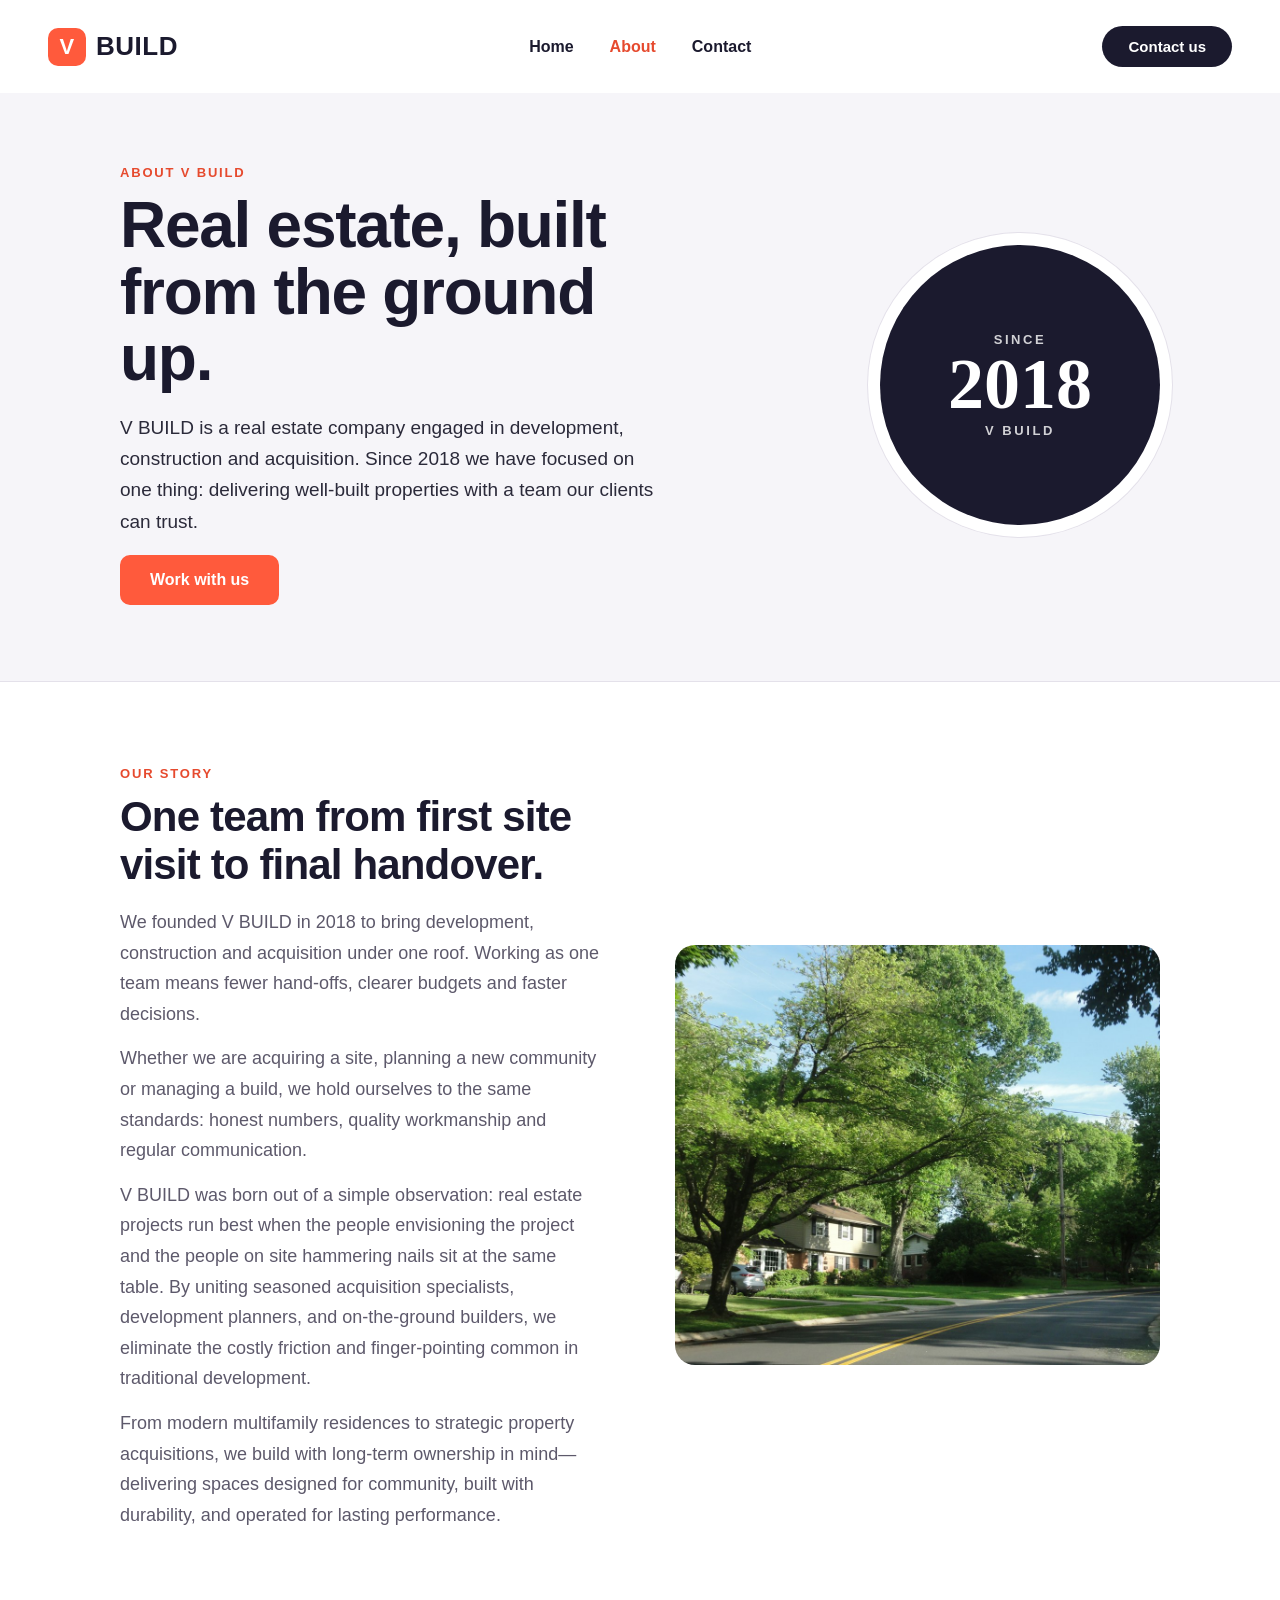
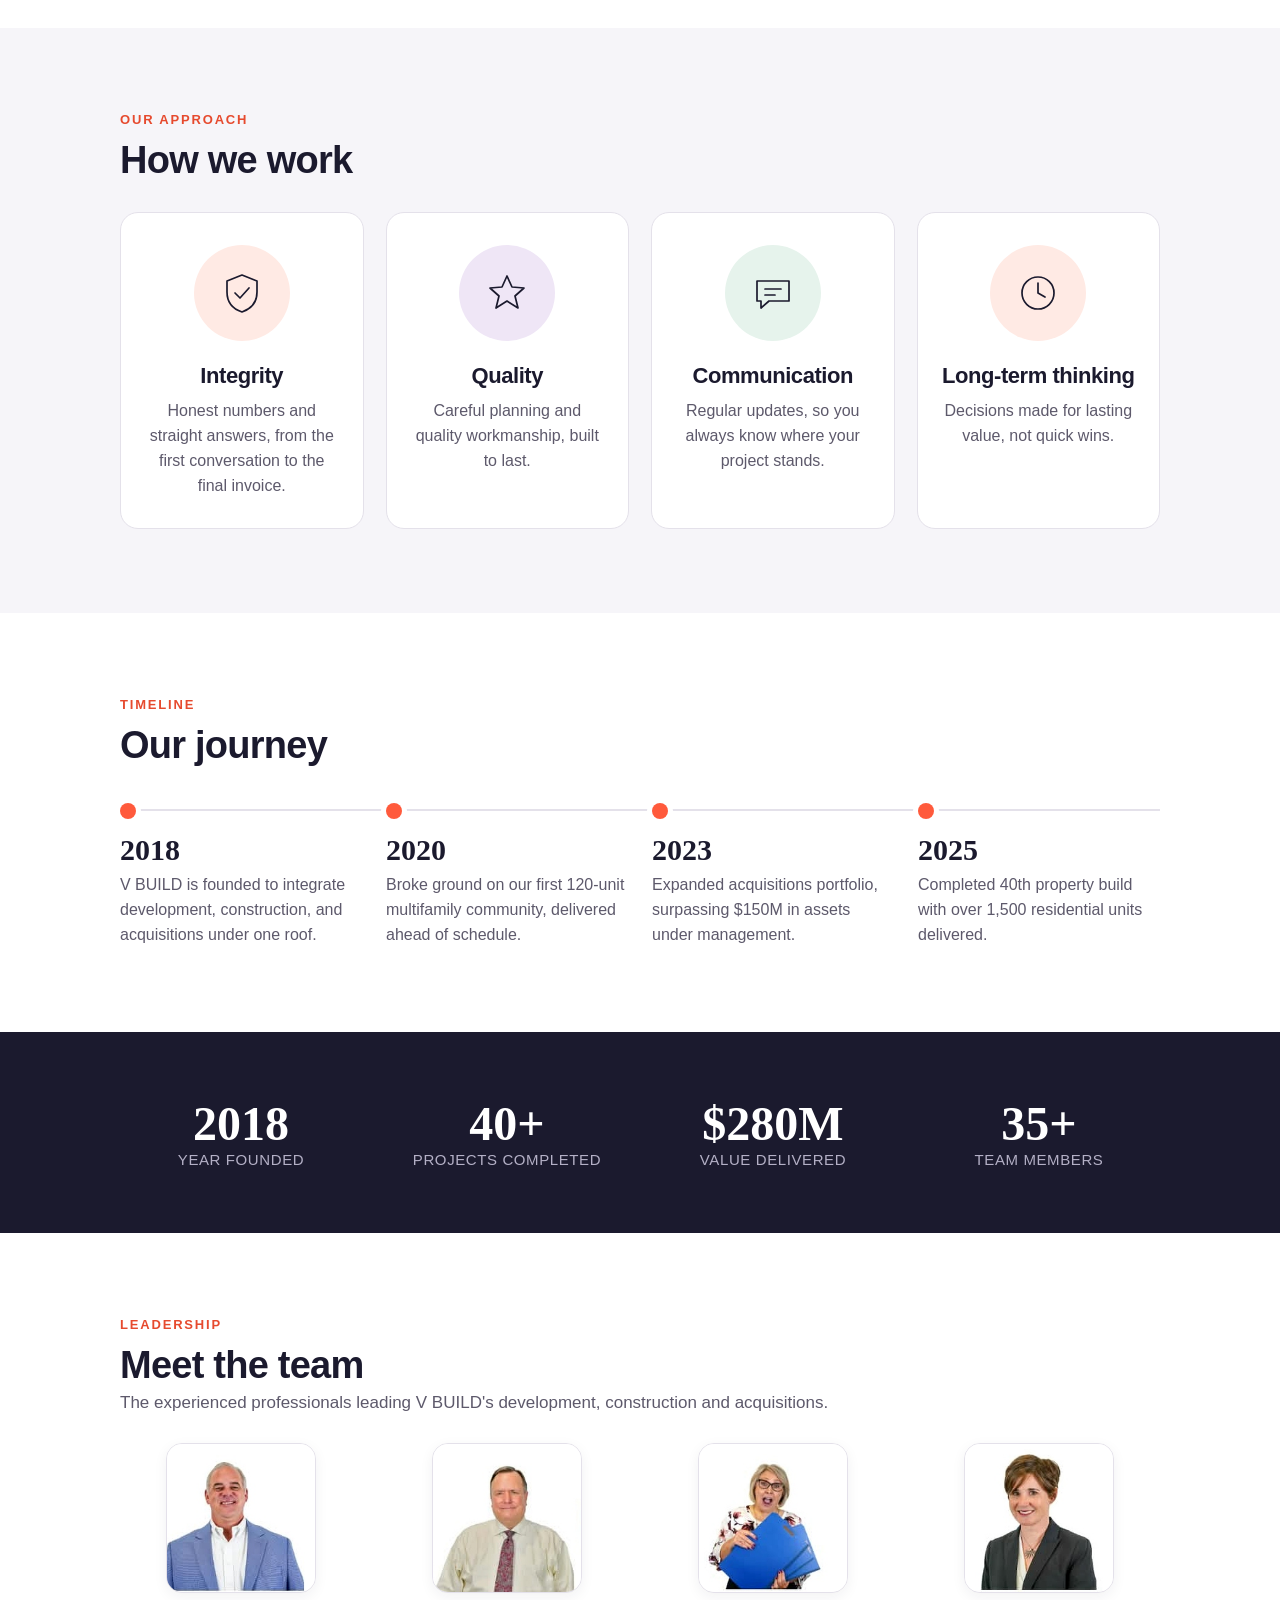
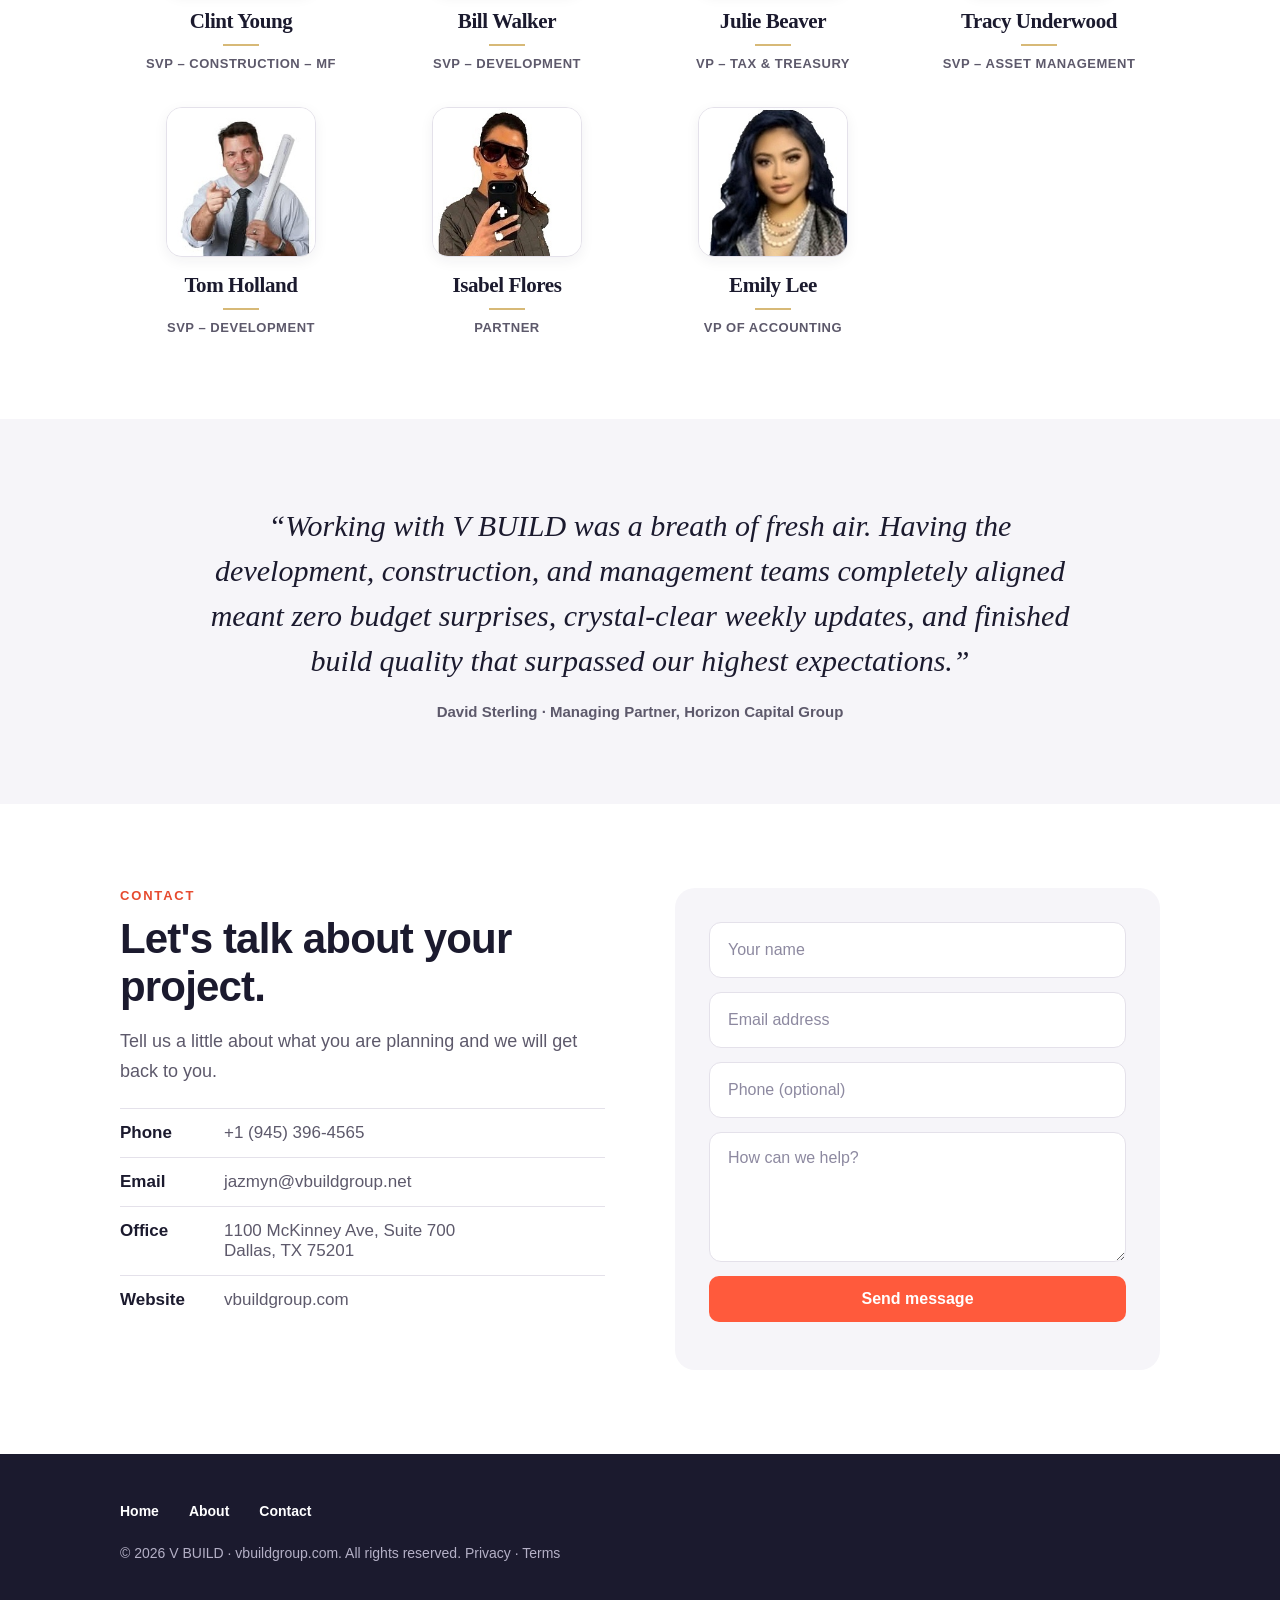
==== about.html @ f4b18093 "V BUILD website Co-Authored-By: Claude Sonnet 5.5 <noreply@anthropic.com>" ====
<!doctype html>
<html lang="en">
<head>
<meta charset="utf-8">
<meta name="viewport" content="width=device-width, initial-scale=1">
<title>About V BUILD – Our Story, Team and Contact</title>
<meta name="description" content="About V BUILD: a real estate company engaged in development, construction and acquisition since 2018.">
<link rel="stylesheet" href="styles.css?v=3">
</head>
<body>

<header class="top">
  <button class="burger" aria-label="Menu"><i></i><i></i><i></i></button>
  <a class="logo" href="index.html"><b>V</b>BUILD</a>
  <nav class="menu"><a href="index.html">Home</a><a class="on" href="about.html">About</a><a href="#contact">Contact</a></nav>
  <a class="cta-top" href="#contact">Contact us</a>
</header>

<div class="phero">
  <div>
    <div class="eyebrow">About V BUILD</div>
    <h1>Real estate, built from the ground up.</h1>
    <p>V BUILD is a real estate company engaged in development, construction and acquisition. Since 2018 we have focused on one thing: delivering well-built properties with a team our clients can trust.</p>
    <a class="btn fill" href="#contact">Work with us</a>
  </div>
  <div class="since"><small>SINCE</small><b>2018</b><span>V BUILD</span></div>
</div>

<section class="story">
  <div>
    <div class="eyebrow">Our story</div>
    <h2>One team from first site visit to final handover.</h2>
    <p>We founded V BUILD in 2018 to bring development, construction and acquisition under one roof. Working as one team means fewer hand-offs, clearer budgets and faster decisions.</p>
    <p>Whether we are acquiring a site, planning a new community or managing a build, we hold ourselves to the same standards: honest numbers, quality workmanship and regular communication.</p>
    <p>V BUILD was born out of a simple observation: real estate projects run best when the people envisioning the project and the people on site hammering nails sit at the same table. By uniting seasoned acquisition specialists, development planners, and on-the-ground builders, we eliminate the costly friction and finger-pointing common in traditional development.</p>
    <p>From modern multifamily residences to strategic property acquisitions, we build with long-term ownership in mind—delivering spaces designed for community, built with durability, and operated for lasting performance.</p>
  </div>
  <div class="img"></div>
</section>

<section style="background:var(--bg)">
  <div class="sec-h"><div><div class="eyebrow">Our approach</div><h2>How we work</h2></div></div>
  <div class="acts four">
    <div class="act"><div class="ic"><svg viewBox="0 0 48 48"><path d="M24 6l15 6v11c0 10-6 17-15 20C15 40 9 33 9 23V12z"/><path d="M17 24l5 5 9-10"/></svg></div><h3>Integrity</h3><p>Honest numbers and straight answers, from the first conversation to the final invoice.</p></div>
    <div class="act"><div class="ic"><svg viewBox="0 0 48 48"><path d="M24 7l5 11 12 1-9 8 3 12-11-7-11 7 3-12-9-8 12-1z"/></svg></div><h3>Quality</h3><p>Careful planning and quality workmanship, built to last.</p></div>
    <div class="act"><div class="ic"><svg viewBox="0 0 48 48"><path d="M8 12h32v20H20l-8 7v-7H8z"/><path d="M16 20h16M16 26h10"/></svg></div><h3>Communication</h3><p>Regular updates, so you always know where your project stands.</p></div>
    <div class="act"><div class="ic"><svg viewBox="0 0 48 48"><circle cx="24" cy="24" r="16"/><path d="M24 14v10l7 4"/></svg></div><h3>Long-term thinking</h3><p>Decisions made for lasting value, not quick wins.</p></div>
  </div>
</section>

<section>
  <div class="sec-h"><div><div class="eyebrow">Timeline</div><h2>Our journey</h2></div></div>
  <div class="tl">
    <div class="it"><b>2018</b><p>V BUILD is founded to integrate development, construction, and acquisitions under one roof.</p></div>
    <div class="it"><b>2020</b><p>Broke ground on our first 120-unit multifamily community, delivered ahead of schedule.</p></div>
    <div class="it"><b>2023</b><p>Expanded acquisitions portfolio, surpassing $150M in assets under management.</p></div>
    <div class="it"><b>2025</b><p>Completed 40th property build with over 1,500 residential units delivered.</p></div>
  </div>
</section>

<div class="numbers">
  <div><b>2018</b><small>YEAR FOUNDED</small></div>
  <div><b>40+</b><small>PROJECTS COMPLETED</small></div>
  <div><b>$280M</b><small>VALUE DELIVERED</small></div>
  <div><b>35+</b><small>TEAM MEMBERS</small></div>
</div>

<section>
  <div class="sec-h"><div><div class="eyebrow">Leadership</div><h2>Meet the team</h2><p>The experienced professionals leading V BUILD's development, construction and acquisitions.</p></div></div>
  <div class="tgrid">
    <div class="tm">
      <img src="images/team-clint-young.jpg" alt="Clint Young" width="150" height="150" loading="lazy">
      <h3>Clint Young</h3>
      <hr>
      <small>SVP – Construction – MF</small>
    </div>
    <div class="tm">
      <img src="images/team-bill-walker.jpg" alt="Bill Walker" width="150" height="150" loading="lazy">
      <h3>Bill Walker</h3>
      <hr>
      <small>SVP – Development</small>
    </div>
    <div class="tm">
      <img src="images/team-julie-beaver.jpg" alt="Julie Beaver" width="150" height="150" loading="lazy">
      <h3>Julie Beaver</h3>
      <hr>
      <small>VP – Tax &amp; Treasury</small>
    </div>
    <div class="tm">
      <img src="images/team-tracy-underwood.jpg" alt="Tracy Underwood" width="150" height="150" loading="lazy">
      <h3>Tracy Underwood</h3>
      <hr>
      <small>SVP – Asset Management</small>
    </div>
    <div class="tm">
      <img src="images/team-tom-holland.jpg" alt="Tom Holland" width="150" height="150" loading="lazy">
      <h3>Tom Holland</h3>
      <hr>
      <small>SVP – Development</small>
    </div>
    <div class="tm">
      <img src="images/team-isabel-flores.jpg?v=2" alt="Isabel Flores" width="150" height="150" loading="lazy">
      <h3>Isabel Flores</h3>
      <hr>
      <small>Partner</small>
    </div>
    <div class="tm">
      <img src="images/team-emily-lee.jpg?v=2" alt="Emily Lee" width="150" height="150" loading="lazy">
      <h3>Emily Lee</h3>
      <hr>
      <small>VP of Accounting</small>
    </div>
  </div>
</section>

<section class="quote">
  <blockquote>“Working with V BUILD was a breath of fresh air. Having the development, construction, and management teams completely aligned meant zero budget surprises, crystal-clear weekly updates, and finished build quality that surpassed our highest expectations.”</blockquote>
  <small>David Sterling · Managing Partner, Horizon Capital Group</small>
</section>

<section class="contact" id="contact">
  <div>
    <div class="eyebrow">Contact</div>
    <h2>Let's talk about your project.</h2>
    <p>Tell us a little about what you are planning and we will get back to you.</p>
    <div class="cinfo">
      <div><b>Phone</b><span><a href="tel:+19453964565">+1 (945) 396-4565</a></span></div>
      <div><b>Email</b><span><a href="mailto:jazmyn@vbuildgroup.net">jazmyn@vbuildgroup.net</a></span></div>
      <div><b>Office</b><span>1100 McKinney Ave, Suite 700<br>Dallas, TX 75201</span></div>
      <div><b>Website</b><span>vbuildgroup.com</span></div>
    </div>
  </div>
  <form class="form" id="contact-form" action="mailto:jazmyn@vbuildgroup.net" method="post" enctype="text/plain">
    <input type="text" name="name" placeholder="Your name" aria-label="Your name" required autocomplete="name">
    <input type="email" name="email" placeholder="Email address" aria-label="Email address" required autocomplete="email">
    <input type="tel" name="phone" placeholder="Phone (optional)" aria-label="Phone (optional)" autocomplete="tel">
    <textarea name="message" placeholder="How can we help?" aria-label="How can we help?" required></textarea>
    <button type="submit" class="btn fill">Send message</button>
    <p class="note" id="form-note" role="status"></p>
  </form>
</section>

<footer>
  <div class="fl"><a href="index.html">Home</a><a href="about.html">About</a><a href="#contact">Contact</a></div>
  <div>© 2026 V BUILD · vbuildgroup.com. All rights reserved. Privacy · Terms</div>
</footer>

<script src="site.js?v=3"></script>
</body>
</html>
---- styles.css ----
:root{--ink:#1b1a2e;--plum:#3d1f4e;--coral:#ff5a3c;--coral-d:#e64a2e;--line:#e4e1ea;--bg:#f6f5f9;--muted:#5d596b}
*{box-sizing:border-box;margin:0;padding:0}
html{scroll-behavior:smooth}
body{width:100%;min-width:320px;font-family:'Segoe UI',Helvetica,Arial,sans-serif;color:var(--ink);background:#fff;position:relative;overflow-x:hidden}
a{color:inherit;text-decoration:none}
h1,h2,h3{font-weight:800;letter-spacing:-.02em}

/* header */
.top{display:flex;align-items:center;justify-content:space-between;padding:26px 48px;position:relative;background:#fff;z-index:20}
.burger{display:none;width:28px;gap:6px;background:none;border:0;cursor:pointer}
.burger i{height:3px;background:var(--ink);border-radius:2px;display:block;margin:3px 0}
.menu{display:flex;gap:36px;font-weight:600;font-size:16px}
.menu a.on{color:var(--coral-d)}
.logo{display:flex;align-items:center;gap:10px;font-weight:800;font-size:26px;letter-spacing:.02em}
.logo b{width:38px;height:38px;border-radius:10px;background:var(--coral);color:#fff;display:grid;place-items:center;font-size:22px}
.cta-top{background:var(--ink);color:#fff;padding:12px 26px;border-radius:30px;font-weight:700;font-size:15px}

/* hero (home) */
.hero{position:relative;background:#fff;border-bottom:1px solid var(--line)}
.hero-grid{display:grid;grid-template-columns:520px 1fr;gap:70px;align-items:end;padding:6px 120px 0}
.ph-photo{position:relative;background:linear-gradient(180deg,#eceaf3,#d8d5e4);border-radius:26px 26px 0 0;overflow:hidden}
.ph-photo::before{content:"";position:absolute;inset:0;background:url("data:image/svg+xml;utf8,<svg xmlns='http://www.w3.org/2000/svg' viewBox='0 0 200 240'><circle cx='100' cy='85' r='42' fill='%23b9b5cc'/><path d='M20 240c0-58 35-92 80-92s80 34 80 92z' fill='%23b9b5cc'/></svg>") center bottom/78% no-repeat}
.ph-photo span{position:absolute;top:18px;left:0;right:0;text-align:center;font-size:12px;font-weight:800;letter-spacing:.16em;color:#7a7691}
.portrait{width:520px;aspect-ratio:4/5}
.portrait.photo{aspect-ratio:496/483;background:#e6e8ee url(images/evelyn-kowalski.jpg?v=2) center top/100% auto no-repeat;border-radius:26px 26px 0 0}
.bio{align-self:center;padding:30px 0 60px}
.bio .lead{font-size:13px;font-weight:800;letter-spacing:.14em;text-transform:uppercase;color:var(--coral-d);margin-bottom:14px}
.bio .role{font-size:58px;line-height:1.05;font-weight:700;letter-spacing:-.02em}
.bio .role em{display:block;font-style:italic;font-weight:400;color:#6b6878;font-size:44px;margin-top:2px}
.bio p{font-size:17px;line-height:1.62;color:#2b2a3a;max-width:640px;margin:22px 0 0}
.bio p.ph{color:#7a7691;font-style:italic}
.bio .actions{margin-top:28px;display:flex;gap:12px;flex-wrap:wrap}
.wordmark{margin-top:34px;display:flex;flex-direction:column;align-items:flex-end;max-width:640px;font-family:Georgia,'Times New Roman',serif;letter-spacing:.22em;font-weight:700;font-size:24px;color:var(--plum)}
.wordmark small{font-family:'Segoe UI',sans-serif;font-weight:600;font-size:12px;letter-spacing:.2em;color:#6b6878;margin-top:4px}

section{padding:84px 120px}
.sec-h{display:flex;justify-content:space-between;align-items:flex-end;margin-bottom:30px}
.sec-h h2{font-size:38px}.sec-h p{color:var(--muted);margin-top:6px;font-size:17px}
.link{color:var(--coral-d);font-weight:700;font-size:16px}
.eyebrow{font-size:13px;font-weight:800;letter-spacing:.14em;text-transform:uppercase;color:var(--coral-d);margin-bottom:12px}

.btn{display:inline-block;margin-top:18px;padding:14px 28px;border-radius:10px;font-weight:700;font-size:16px;border:2px solid var(--coral);color:var(--coral-d);cursor:pointer;background:transparent}
.btn.fill{background:var(--coral);color:#fff}
.bio .btn{margin-top:0}

/* search band */
.sband{background:var(--bg);text-align:center;padding:64px 120px}
.sband h2{font-size:34px;margin-bottom:24px}
.sbar{width:860px;max-width:100%;height:72px;background:#fff;border:1px solid var(--line);border-radius:16px;display:flex;align-items:center;padding:0 26px;color:#7b7790;font-size:19px;justify-content:space-between;box-shadow:0 8px 30px rgba(27,26,46,.1);margin:0 auto}
.sbar span{white-space:nowrap;overflow:hidden;text-overflow:ellipsis;margin-right:14px}
.sbar svg{width:30px;height:30px;stroke:var(--ink);flex:none}
.chips{display:flex;gap:12px;margin-top:20px;justify-content:center}
.chips span{background:#fff;border:1px solid var(--line);padding:9px 20px;border-radius:30px;font-size:15px;font-weight:600}

/* cards */
.acts{display:grid;grid-template-columns:repeat(3,1fr);gap:28px}
.act{border:1px solid var(--line);border-radius:18px;padding:40px 32px 36px;text-align:center;background:#fff}
.act .ic{width:96px;height:96px;border-radius:50%;margin:0 auto 22px;display:grid;place-items:center;background:#ffeae4}
.act:nth-child(2) .ic{background:#efe6f6}.act:nth-child(3) .ic{background:#e6f3ec}
.act svg{width:48px;height:48px;stroke:var(--ink);fill:none;stroke-width:1.7;stroke-linecap:round;stroke-linejoin:round}
.act h3{font-size:26px;margin-bottom:10px}
.act p{color:var(--muted);line-height:1.55;font-size:16px}

/* listings */
.lgrid{display:grid;grid-template-columns:repeat(4,1fr);gap:22px}
.lc{border-radius:14px;overflow:hidden;background:#fff;box-shadow:0 2px 12px rgba(27,26,46,.12);position:relative}
.lc .ph{height:210px;background-size:cover;background-position:center;position:relative}
.badge{position:absolute;left:12px;top:12px;background:#fff;border-radius:6px;padding:5px 10px;font-size:12px;font-weight:700}
.heart{position:absolute;right:12px;top:12px;width:34px;height:34px;border-radius:50%;background:rgba(0,0,0,.35);display:grid;place-items:center}
.heart svg{width:18px;height:18px;fill:none;stroke:#fff;stroke-width:2}
.lc .in{padding:16px 18px 20px}
.lc .pr{font-size:26px;font-weight:800}
.lc .st{margin-top:4px;font-size:15px}.lc .st b{font-weight:800}
.lc .ad{color:var(--muted);font-size:14px;margin-top:5px}
.lc .by{color:#8d89a0;font-size:11px;margin-top:10px;text-transform:uppercase;letter-spacing:.6px}

/* valuation */
.val{background:var(--bg);display:grid;grid-template-columns:1fr 1fr;gap:70px;align-items:center}
.val h2{font-size:44px;margin-bottom:14px}
.val p{color:var(--muted);font-size:18px;line-height:1.6;margin-bottom:26px}
.vbox{display:flex;gap:10px}
.vbox div{flex:1;background:#fff;border:1px solid var(--line);border-radius:12px;padding:0 20px;display:flex;align-items:center;height:60px;color:#8d89a0}
.vbox .btn{margin:0;height:60px;display:grid;place-items:center}
.vimg{height:340px;border-radius:20px;background:url(images/listing4.jpg) center/cover;position:relative}
.zest{position:absolute;left:24px;bottom:24px;background:#fff;border-radius:14px;padding:16px 22px;box-shadow:0 12px 30px rgba(0,0,0,.2)}
.zest small{color:var(--muted);font-size:13px}.zest b{display:block;font-size:28px}

/* areas */
.agrid{display:grid;grid-template-columns:1.4fr 1fr 1fr;gap:22px}
.area{height:270px;border-radius:16px;color:#fff;padding:24px;display:flex;flex-direction:column;justify-content:flex-end}
.area h3{font-size:26px}.area span{font-size:14px;opacity:.9}

/* why / split */
.agents{display:grid;grid-template-columns:1fr 1fr;gap:70px;align-items:center;background:var(--bg)}
.team{height:430px;border-radius:20px;background:url(images/hero.jpg) center/cover}
.agents h2{font-size:42px;margin-bottom:16px}
.agents p{color:var(--muted);font-size:18px;line-height:1.65;margin-bottom:10px}
.stats{display:flex;gap:46px;margin:26px 0 8px}
.stats b{display:block;font-size:34px;font-weight:800}.stats small{color:var(--muted)}

/* about page */
.phero{background:var(--bg);padding:72px 120px 76px;display:grid;grid-template-columns:1.2fr 1fr;gap:60px;align-items:center;border-bottom:1px solid var(--line)}
.phero h1{font-size:64px;line-height:1.04}
.phero p{font-size:19px;line-height:1.65;color:#2b2a3a;margin-top:20px;max-width:640px}
.since{justify-self:end;width:280px;height:280px;border-radius:50%;background:var(--ink);color:#fff;display:flex;flex-direction:column;align-items:center;justify-content:center;text-align:center;box-shadow:0 0 0 12px #fff,0 0 0 13px var(--line)}
.since small{font-size:13px;letter-spacing:.2em;font-weight:700;opacity:.8}
.since b{font-family:Georgia,serif;font-size:72px;line-height:1.05}
.since span{font-size:13px;letter-spacing:.2em;font-weight:700;opacity:.8}
.story{display:grid;grid-template-columns:1fr 1fr;gap:70px;align-items:center}
.story h2{font-size:42px;margin-bottom:18px}
.story p{color:var(--muted);font-size:18px;line-height:1.7;margin-bottom:14px}
.story .img{height:420px;border-radius:20px;background:url(images/area1.jpg) center/cover}
.tl{position:relative;display:grid;grid-template-columns:repeat(4,1fr);gap:24px;padding-top:36px}
.tl::before{content:"";position:absolute;left:0;right:0;top:12px;height:2px;background:var(--line)}
.tl .it{position:relative}
.tl .it::before{content:"";position:absolute;top:-30px;left:0;width:16px;height:16px;border-radius:50%;background:var(--coral);box-shadow:0 0 0 5px #fff}
.tl .it b{font-family:Georgia,serif;font-size:30px;display:block;margin-bottom:6px}
.tl .it p{color:var(--muted);font-size:16px;line-height:1.55}
.tl .it.ph b,.tl .it.ph p{color:#8d89a0;font-style:italic}
.tl .it.ph::before{background:#cfcbe0}
.numbers{background:var(--ink);color:#fff;display:grid;grid-template-columns:repeat(4,1fr);gap:24px;text-align:center;padding:64px 120px}
.numbers b{display:block;font-family:Georgia,serif;font-size:48px;color:#fff}
.numbers small{color:#b4b0c6;font-size:15px;letter-spacing:.04em}
.tgrid{display:grid;grid-template-columns:repeat(4,1fr);gap:36px 24px}
.tm{text-align:center}
.tm .ph-photo{aspect-ratio:1/1;border-radius:18px}
.tm img{width:150px;height:150px;max-width:100%;aspect-ratio:1/1;object-fit:cover;border-radius:16px;margin:0 auto 14px;display:block;background:#fff;border:1px solid var(--line);box-shadow:0 4px 14px rgba(27,26,46,.06);image-rendering:-webkit-optimize-contrast}
.tm h3{font-family:Georgia,serif;font-size:21px;margin-top:16px;color:var(--ink);font-style:normal;font-weight:700}
.tm small{display:block;color:var(--muted);margin-top:6px;font-size:13px;font-style:normal;font-weight:600;letter-spacing:.04em;text-transform:uppercase}
.tm hr{width:36px;border:0;border-top:2px solid #d7b977;margin:10px auto}
.quote{background:var(--bg);text-align:center}
.quote blockquote{font-family:Georgia,serif;font-size:30px;line-height:1.5;max-width:900px;margin:0 auto 20px;color:var(--ink);font-style:italic}
.quote small{color:var(--muted);font-size:15px;font-weight:600;display:block}
.contact{display:grid;grid-template-columns:1fr 1fr;gap:70px;align-items:start}
.contact h2{font-size:42px;margin-bottom:16px}
.contact p{color:var(--muted);font-size:18px;line-height:1.65;margin-bottom:22px}
.cinfo div{padding:14px 0;border-top:1px solid var(--line);font-size:17px;display:flex;gap:14px}
.cinfo div b{width:90px;flex:none;color:var(--ink)}
.cinfo div span{color:var(--muted);font-style:normal}
.form{background:var(--bg);border-radius:20px;padding:34px;display:grid;gap:14px}
.form input,.form textarea{width:100%;background:#fff;border:1px solid var(--line);border-radius:12px;height:56px;padding:0 18px;color:var(--ink);font:inherit;font-size:16px;outline:none;box-sizing:border-box}
.form textarea{height:130px;padding-top:16px;resize:vertical}
.form input::placeholder,.form textarea::placeholder{color:#8d89a0}
.form input:focus,.form textarea:focus{border-color:var(--coral);box-shadow:0 0 0 3px rgba(255,90,60,.15)}
.form .btn{margin:0;text-align:center;border:0;cursor:pointer;font:inherit;font-weight:700;width:100%;box-sizing:border-box}
.form .note{font-size:14px;color:#6b6878;margin:0;text-align:center}

footer{background:var(--ink);color:#b4b0c6;padding:46px 120px;font-size:14px;line-height:1.7}
footer .fl{display:flex;gap:30px;margin-bottom:18px;color:#fff;font-weight:600}
footer .fh{display:flex;align-items:center;gap:8px;margin-top:14px}
footer .lic{margin-top:10px;font-style:italic;color:#8d89a0}

/* closing band + values */
.band{background:var(--ink);color:#fff;text-align:center;padding:84px 120px}
.band h2{font-size:42px;margin-bottom:14px}
.band p{color:#b4b0c6;font-size:18px;line-height:1.6;max-width:640px;margin:0 auto 10px}
.band .btn{margin-top:22px}
.acts.four{grid-template-columns:repeat(4,1fr);gap:22px}
.acts.four .act{padding:32px 24px 30px}
.acts.four .act h3{font-size:22px}

/* ===== responsive ===== */
@media (max-width:1100px){
  section{padding:64px 40px}
  .top{padding:22px 32px}
  .hero-grid{grid-template-columns:1fr;gap:0;padding:0 48px}
  .portrait{width:100%;max-width:420px;margin:0 auto;border-radius:26px;-webkit-mask-image:linear-gradient(#000 82%,transparent);mask-image:linear-gradient(#000 82%,transparent)}
  .bio .role{font-size:44px}.bio .role em{font-size:36px}
  .bio{padding:20px 0 40px}
  .sband{padding:48px 40px}
  .lgrid{grid-template-columns:repeat(2,1fr)}
  .val,.agents,.story,.contact{grid-template-columns:1fr;gap:36px}
  .phero{grid-template-columns:1fr;padding:56px 40px}.phero h1{font-size:52px}.since{justify-self:start;width:220px;height:220px}.since b{font-size:56px}
  .tl{grid-template-columns:repeat(2,1fr);row-gap:44px}
  .numbers{padding:52px 40px;grid-template-columns:repeat(2,1fr);row-gap:34px}
  .tgrid{grid-template-columns:repeat(3,1fr);gap:22px}
  footer{padding:40px}
  .band{padding:64px 40px}
  .acts.four{grid-template-columns:repeat(2,1fr)}
}
@media (max-width:760px){
  .top{padding:16px 18px}
  .burger{display:block}
  .menu{display:none;position:absolute;top:100%;left:0;right:0;background:#fff;flex-direction:column;gap:0;padding:6px 20px 14px;border-bottom:1px solid var(--line);box-shadow:0 14px 24px rgba(27,26,46,.08)}
  .menu.open{display:flex}
  .menu a{padding:13px 0;border-bottom:1px solid var(--line)}
  .logo{font-size:20px}.logo b{width:32px;height:32px;font-size:18px}
  .cta-top{padding:9px 16px;font-size:14px}
  .hero-grid{padding:0 20px}
  .portrait{max-width:340px}
  .bio{padding:6px 0 40px}
  .bio .role{font-size:38px}.bio .role em{font-size:30px}
  .bio p{font-size:16px}
  .wordmark{align-items:flex-start;font-size:19px}
  .sband{padding:40px 20px}.sband h2{font-size:26px;margin-bottom:18px}
  .sbar{height:58px;padding:0 18px;font-size:15px;border-radius:12px}
  .sbar svg{width:24px;height:24px}
  .chips{flex-wrap:wrap;gap:8px}
  .chips span{padding:7px 14px;font-size:13px}
  section{padding:48px 20px}
  .sec-h{flex-direction:column;align-items:flex-start;gap:10px;margin-bottom:22px}
  .sec-h h2{font-size:28px}.sec-h p{font-size:15px}
  .acts{grid-template-columns:1fr;gap:18px}
  .act{padding:30px 22px 28px}
  .lgrid{grid-template-columns:1fr;gap:18px}
  .lc .ph{height:220px}
  .val h2,.agents h2,.story h2,.contact h2{font-size:30px}
  .val p,.agents p,.story p,.contact p{font-size:16px}
  .vbox{flex-direction:column}
  .vbox div{flex:none;height:56px}
  .vbox .btn{width:100%}
  .vimg{height:240px}
  .agrid{grid-template-columns:1fr;gap:16px}
  .area{height:190px}
  .team,.story .img{height:300px}
  .stats{gap:22px;flex-wrap:wrap}.stats b{font-size:28px}
  .phero{padding:40px 20px}.phero h1{font-size:38px}.phero p{font-size:17px}
  .since{width:170px;height:170px}.since b{font-size:44px}.since small,.since span{font-size:11px}
  .tl{grid-template-columns:1fr;row-gap:36px;padding-top:0;padding-left:30px}
  .tl::before{left:7px;right:auto;top:0;bottom:0;width:2px;height:auto}
  .tl .it::before{top:6px;left:-30px}
  .numbers{padding:40px 20px}.numbers b{font-size:36px}
  .tgrid{grid-template-columns:repeat(2,1fr);gap:18px}
  .tm h3{font-size:18px}
  .quote blockquote{font-size:24px}
  .form{padding:20px}
  footer{padding:32px 20px}
  footer .fl{flex-wrap:wrap;gap:12px 20px}
  .band{padding:48px 20px}.band h2{font-size:30px}.band p{font-size:16px}
  .acts.four{grid-template-columns:1fr}
}
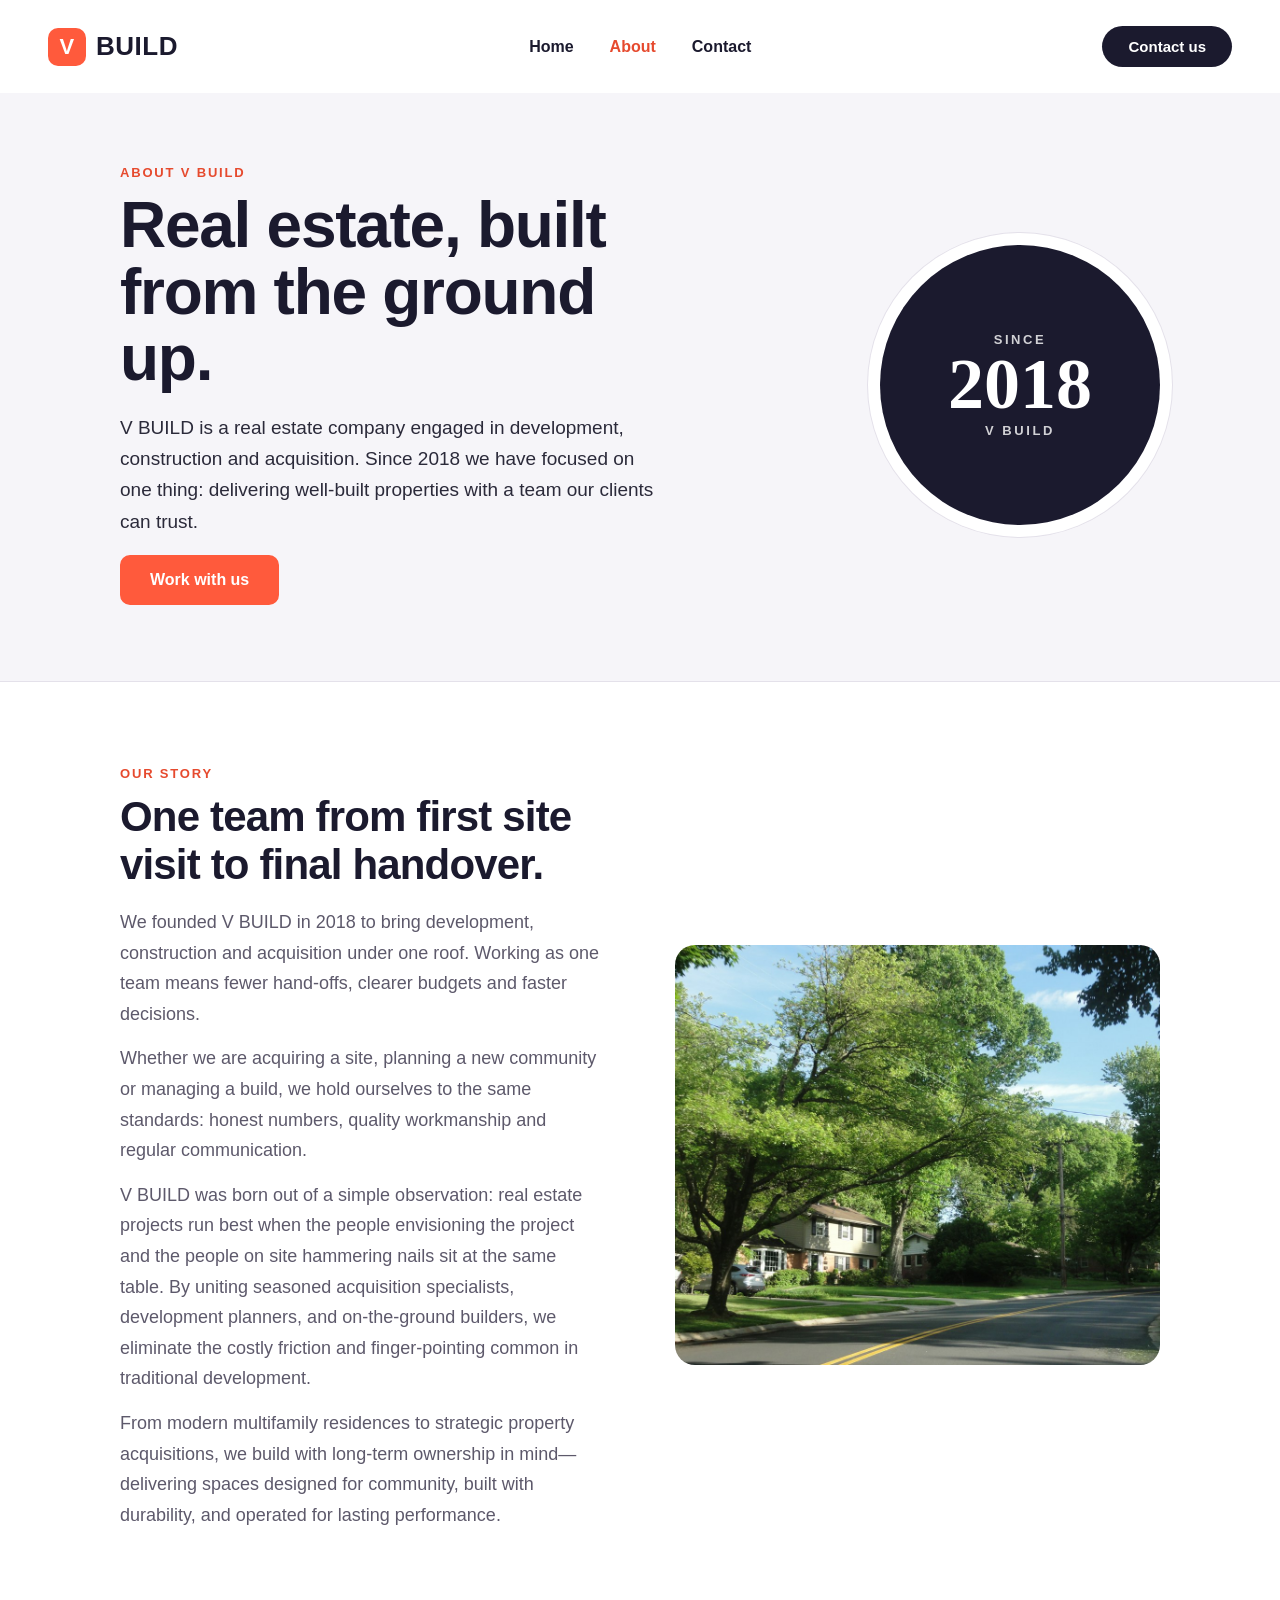
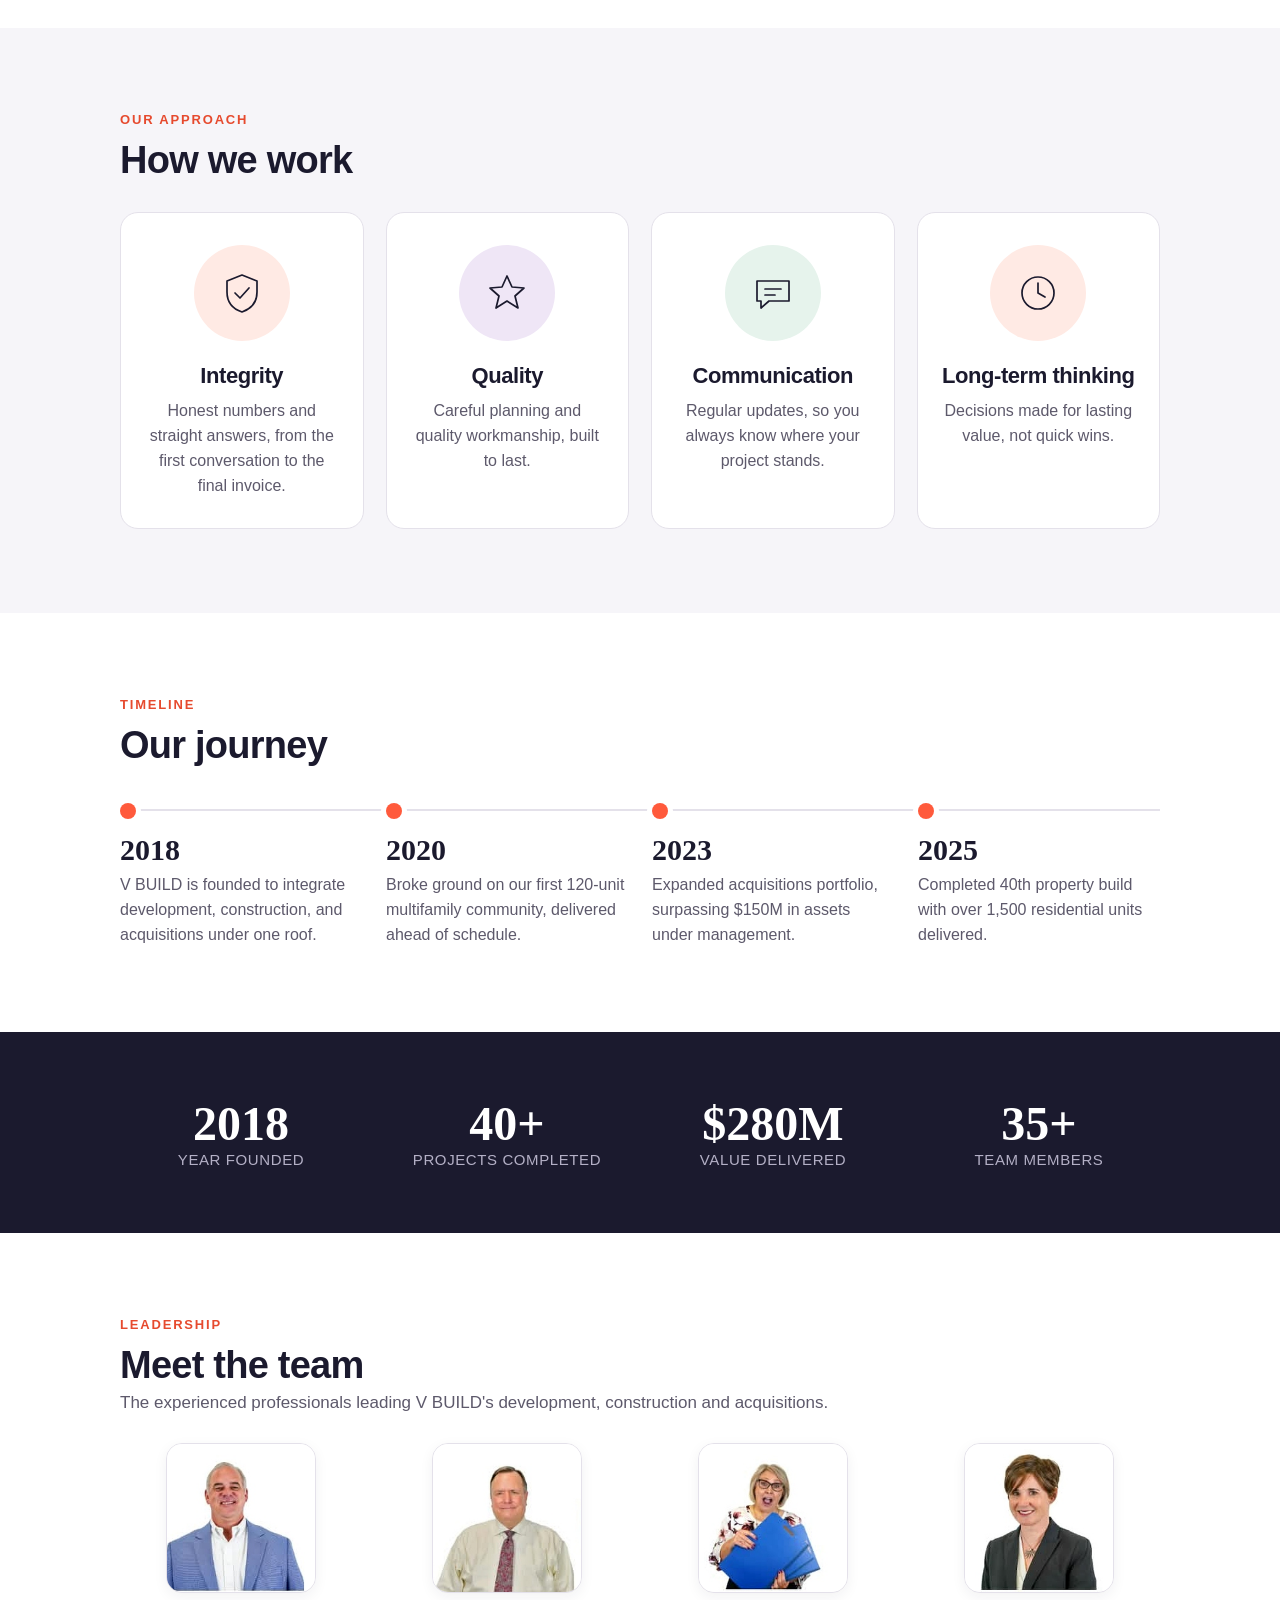
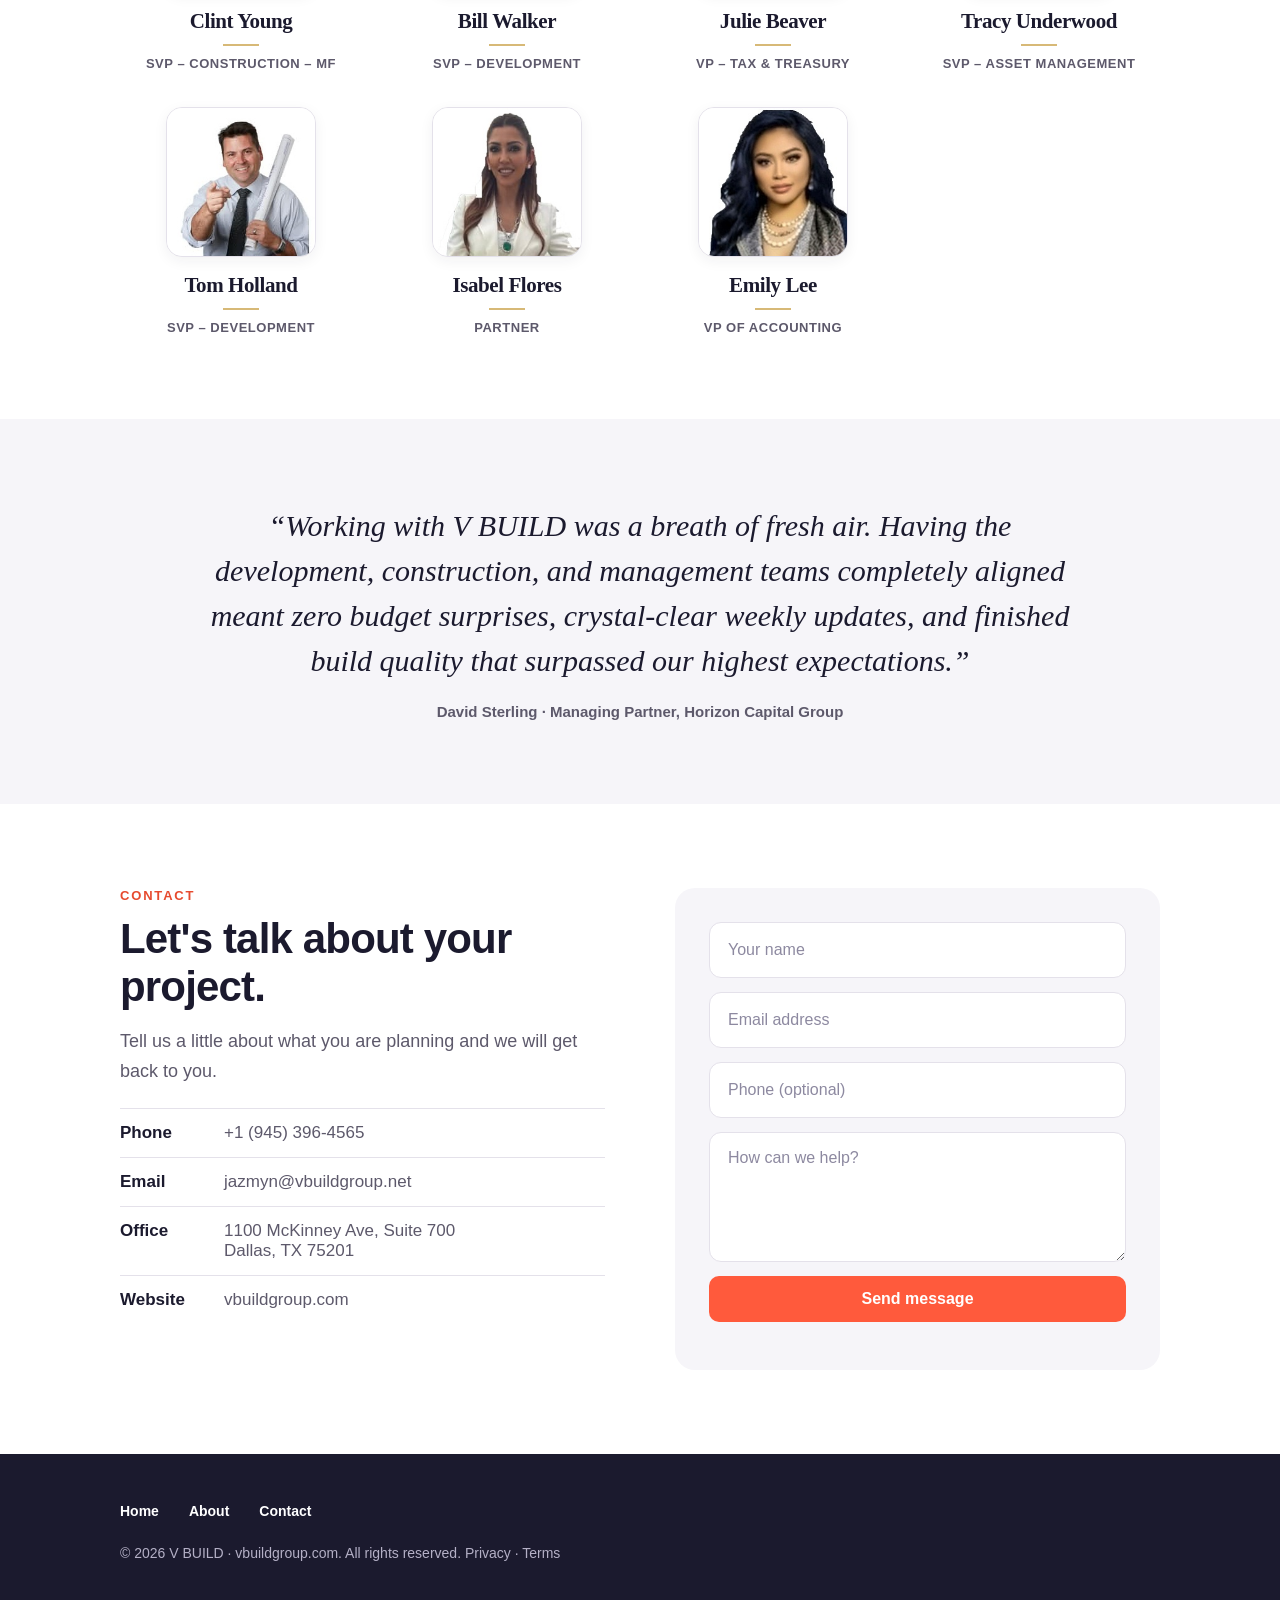
==== commit 1bc1c931: "Replace Isabel Flores photo with white background Co-Authored-By: Claude Sonnet 5.5 <noreply@anthrop" ====
--- a/about.html
+++ b/about.html
@@ -99,7 +99,7 @@
       <small>SVP – Development</small>
     </div>
     <div class="tm">
-      <img src="images/team-isabel-flores.jpg?v=2" alt="Isabel Flores" width="150" height="150" loading="lazy">
+      <img src="images/team-isabel-flores.jpg?v=3" alt="Isabel Flores" width="150" height="150" loading="lazy">
       <h3>Isabel Flores</h3>
       <hr>
       <small>Partner</small>
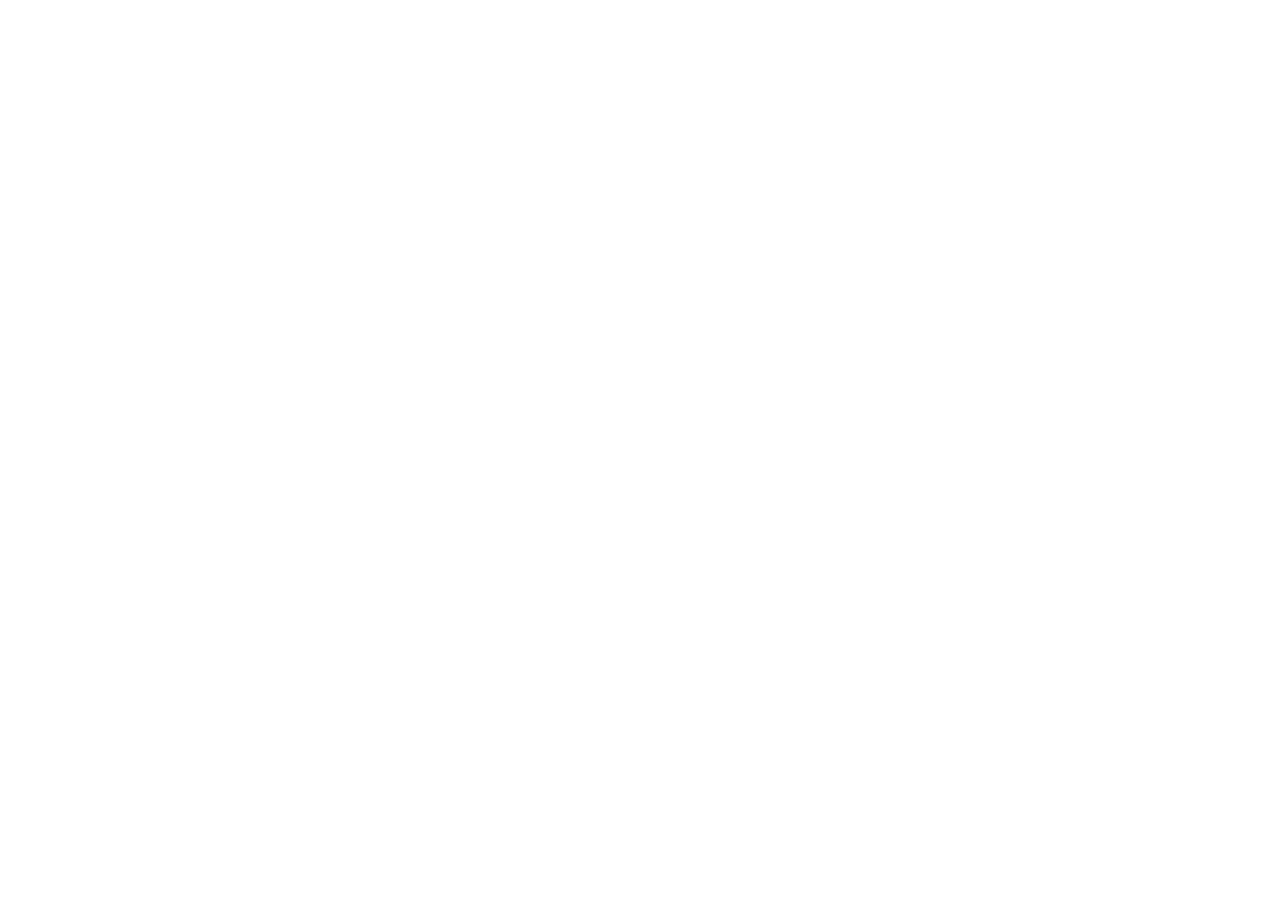
==== commit 46da0573: "Temporarily blank the site Co-Authored-By: Claude Sonnet 5.5 <noreply@anthropic.com>" ====
--- a/about.html
+++ b/about.html
@@ -1,150 +1,2 @@
 <!doctype html>
-<html lang="en">
-<head>
-<meta charset="utf-8">
-<meta name="viewport" content="width=device-width, initial-scale=1">
-<title>About V BUILD – Our Story, Team and Contact</title>
-<meta name="description" content="About V BUILD: a real estate company engaged in development, construction and acquisition since 2018.">
-<link rel="stylesheet" href="styles.css?v=3">
-</head>
-<body>
-
-<header class="top">
-  <button class="burger" aria-label="Menu"><i></i><i></i><i></i></button>
-  <a class="logo" href="index.html"><b>V</b>BUILD</a>
-  <nav class="menu"><a href="index.html">Home</a><a class="on" href="about.html">About</a><a href="#contact">Contact</a></nav>
-  <a class="cta-top" href="#contact">Contact us</a>
-</header>
-
-<div class="phero">
-  <div>
-    <div class="eyebrow">About V BUILD</div>
-    <h1>Real estate, built from the ground up.</h1>
-    <p>V BUILD is a real estate company engaged in development, construction and acquisition. Since 2018 we have focused on one thing: delivering well-built properties with a team our clients can trust.</p>
-    <a class="btn fill" href="#contact">Work with us</a>
-  </div>
-  <div class="since"><small>SINCE</small><b>2018</b><span>V BUILD</span></div>
-</div>
-
-<section class="story">
-  <div>
-    <div class="eyebrow">Our story</div>
-    <h2>One team from first site visit to final handover.</h2>
-    <p>We founded V BUILD in 2018 to bring development, construction and acquisition under one roof. Working as one team means fewer hand-offs, clearer budgets and faster decisions.</p>
-    <p>Whether we are acquiring a site, planning a new community or managing a build, we hold ourselves to the same standards: honest numbers, quality workmanship and regular communication.</p>
-    <p>V BUILD was born out of a simple observation: real estate projects run best when the people envisioning the project and the people on site hammering nails sit at the same table. By uniting seasoned acquisition specialists, development planners, and on-the-ground builders, we eliminate the costly friction and finger-pointing common in traditional development.</p>
-    <p>From modern multifamily residences to strategic property acquisitions, we build with long-term ownership in mind—delivering spaces designed for community, built with durability, and operated for lasting performance.</p>
-  </div>
-  <div class="img"></div>
-</section>
-
-<section style="background:var(--bg)">
-  <div class="sec-h"><div><div class="eyebrow">Our approach</div><h2>How we work</h2></div></div>
-  <div class="acts four">
-    <div class="act"><div class="ic"><svg viewBox="0 0 48 48"><path d="M24 6l15 6v11c0 10-6 17-15 20C15 40 9 33 9 23V12z"/><path d="M17 24l5 5 9-10"/></svg></div><h3>Integrity</h3><p>Honest numbers and straight answers, from the first conversation to the final invoice.</p></div>
-    <div class="act"><div class="ic"><svg viewBox="0 0 48 48"><path d="M24 7l5 11 12 1-9 8 3 12-11-7-11 7 3-12-9-8 12-1z"/></svg></div><h3>Quality</h3><p>Careful planning and quality workmanship, built to last.</p></div>
-    <div class="act"><div class="ic"><svg viewBox="0 0 48 48"><path d="M8 12h32v20H20l-8 7v-7H8z"/><path d="M16 20h16M16 26h10"/></svg></div><h3>Communication</h3><p>Regular updates, so you always know where your project stands.</p></div>
-    <div class="act"><div class="ic"><svg viewBox="0 0 48 48"><circle cx="24" cy="24" r="16"/><path d="M24 14v10l7 4"/></svg></div><h3>Long-term thinking</h3><p>Decisions made for lasting value, not quick wins.</p></div>
-  </div>
-</section>
-
-<section>
-  <div class="sec-h"><div><div class="eyebrow">Timeline</div><h2>Our journey</h2></div></div>
-  <div class="tl">
-    <div class="it"><b>2018</b><p>V BUILD is founded to integrate development, construction, and acquisitions under one roof.</p></div>
-    <div class="it"><b>2020</b><p>Broke ground on our first 120-unit multifamily community, delivered ahead of schedule.</p></div>
-    <div class="it"><b>2023</b><p>Expanded acquisitions portfolio, surpassing $150M in assets under management.</p></div>
-    <div class="it"><b>2025</b><p>Completed 40th property build with over 1,500 residential units delivered.</p></div>
-  </div>
-</section>
-
-<div class="numbers">
-  <div><b>2018</b><small>YEAR FOUNDED</small></div>
-  <div><b>40+</b><small>PROJECTS COMPLETED</small></div>
-  <div><b>$280M</b><small>VALUE DELIVERED</small></div>
-  <div><b>35+</b><small>TEAM MEMBERS</small></div>
-</div>
-
-<section>
-  <div class="sec-h"><div><div class="eyebrow">Leadership</div><h2>Meet the team</h2><p>The experienced professionals leading V BUILD's development, construction and acquisitions.</p></div></div>
-  <div class="tgrid">
-    <div class="tm">
-      <img src="images/team-clint-young.jpg" alt="Clint Young" width="150" height="150" loading="lazy">
-      <h3>Clint Young</h3>
-      <hr>
-      <small>SVP – Construction – MF</small>
-    </div>
-    <div class="tm">
-      <img src="images/team-bill-walker.jpg" alt="Bill Walker" width="150" height="150" loading="lazy">
-      <h3>Bill Walker</h3>
-      <hr>
-      <small>SVP – Development</small>
-    </div>
-    <div class="tm">
-      <img src="images/team-julie-beaver.jpg" alt="Julie Beaver" width="150" height="150" loading="lazy">
-      <h3>Julie Beaver</h3>
-      <hr>
-      <small>VP – Tax &amp; Treasury</small>
-    </div>
-    <div class="tm">
-      <img src="images/team-tracy-underwood.jpg" alt="Tracy Underwood" width="150" height="150" loading="lazy">
-      <h3>Tracy Underwood</h3>
-      <hr>
-      <small>SVP – Asset Management</small>
-    </div>
-    <div class="tm">
-      <img src="images/team-tom-holland.jpg" alt="Tom Holland" width="150" height="150" loading="lazy">
-      <h3>Tom Holland</h3>
-      <hr>
-      <small>SVP – Development</small>
-    </div>
-    <div class="tm">
-      <img src="images/team-isabel-flores.jpg?v=3" alt="Isabel Flores" width="150" height="150" loading="lazy">
-      <h3>Isabel Flores</h3>
-      <hr>
-      <small>Partner</small>
-    </div>
-    <div class="tm">
-      <img src="images/team-emily-lee.jpg?v=2" alt="Emily Lee" width="150" height="150" loading="lazy">
-      <h3>Emily Lee</h3>
-      <hr>
-      <small>VP of Accounting</small>
-    </div>
-  </div>
-</section>
-
-<section class="quote">
-  <blockquote>“Working with V BUILD was a breath of fresh air. Having the development, construction, and management teams completely aligned meant zero budget surprises, crystal-clear weekly updates, and finished build quality that surpassed our highest expectations.”</blockquote>
-  <small>David Sterling · Managing Partner, Horizon Capital Group</small>
-</section>
-
-<section class="contact" id="contact">
-  <div>
-    <div class="eyebrow">Contact</div>
-    <h2>Let's talk about your project.</h2>
-    <p>Tell us a little about what you are planning and we will get back to you.</p>
-    <div class="cinfo">
-      <div><b>Phone</b><span><a href="tel:+19453964565">+1 (945) 396-4565</a></span></div>
-      <div><b>Email</b><span><a href="mailto:jazmyn@vbuildgroup.net">jazmyn@vbuildgroup.net</a></span></div>
-      <div><b>Office</b><span>1100 McKinney Ave, Suite 700<br>Dallas, TX 75201</span></div>
-      <div><b>Website</b><span>vbuildgroup.com</span></div>
-    </div>
-  </div>
-  <form class="form" id="contact-form" action="mailto:jazmyn@vbuildgroup.net" method="post" enctype="text/plain">
-    <input type="text" name="name" placeholder="Your name" aria-label="Your name" required autocomplete="name">
-    <input type="email" name="email" placeholder="Email address" aria-label="Email address" required autocomplete="email">
-    <input type="tel" name="phone" placeholder="Phone (optional)" aria-label="Phone (optional)" autocomplete="tel">
-    <textarea name="message" placeholder="How can we help?" aria-label="How can we help?" required></textarea>
-    <button type="submit" class="btn fill">Send message</button>
-    <p class="note" id="form-note" role="status"></p>
-  </form>
-</section>
-
-<footer>
-  <div class="fl"><a href="index.html">Home</a><a href="about.html">About</a><a href="#contact">Contact</a></div>
-  <div>© 2026 V BUILD · vbuildgroup.com. All rights reserved. Privacy · Terms</div>
-</footer>
-
-<script src="site.js?v=3"></script>
-</body>
-</html>
+<html lang="en"><head><meta charset="utf-8"><meta name="viewport" content="width=device-width,initial-scale=1"><meta name="robots" content="noindex,nofollow"><title></title><style>html,body{margin:0;background:#fff}</style></head><body></body></html>
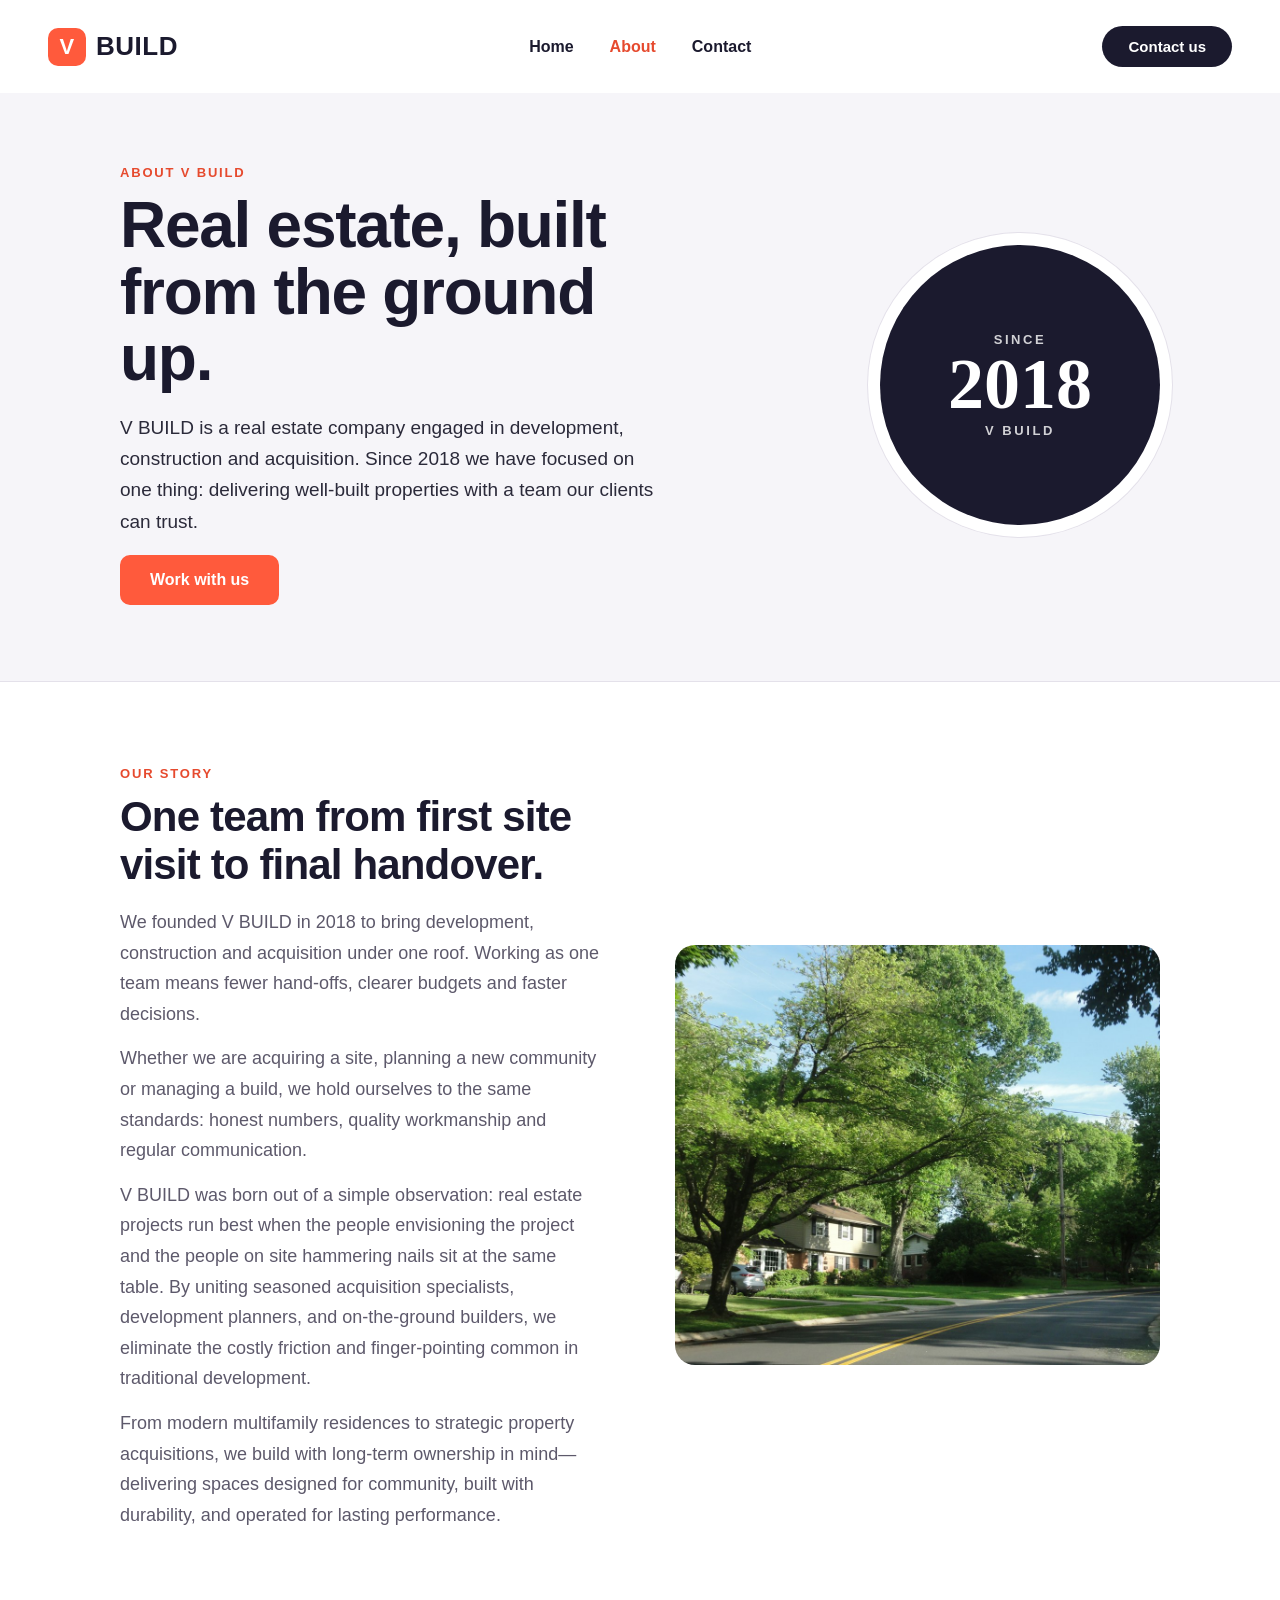
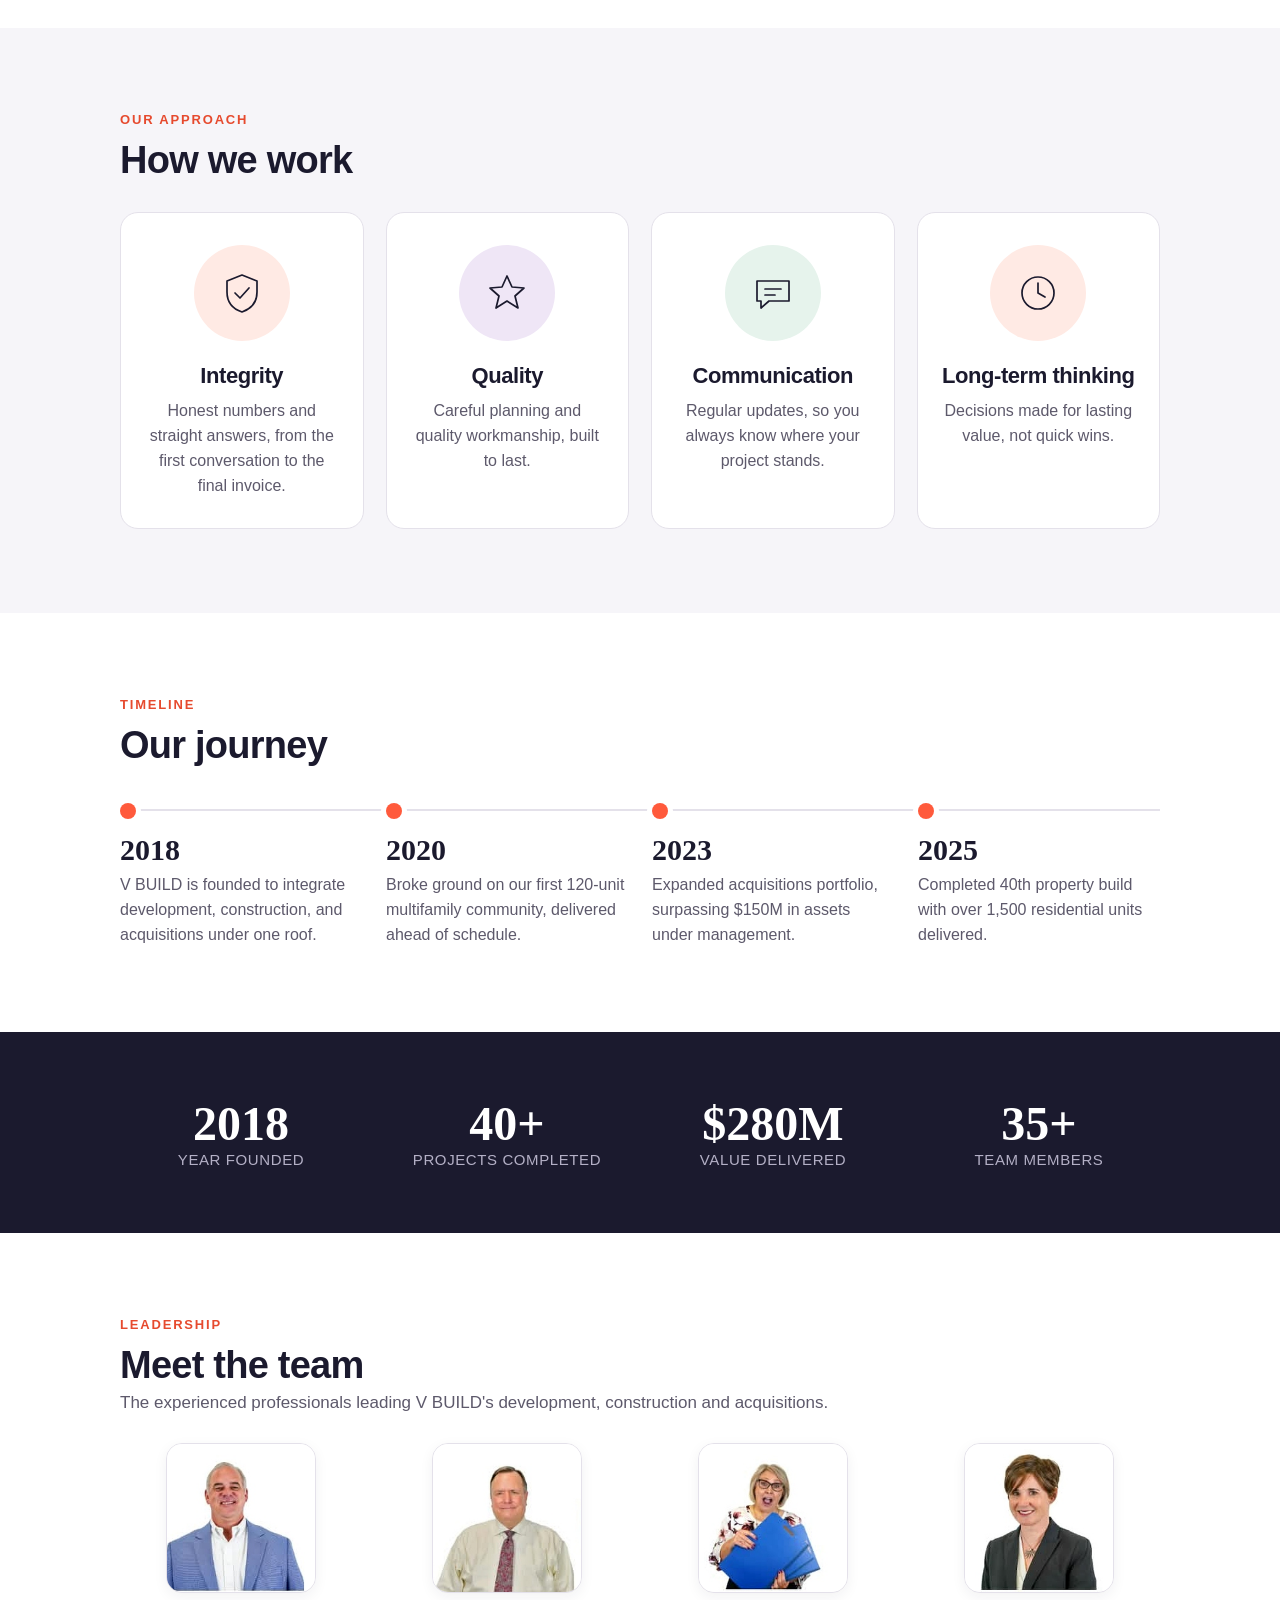
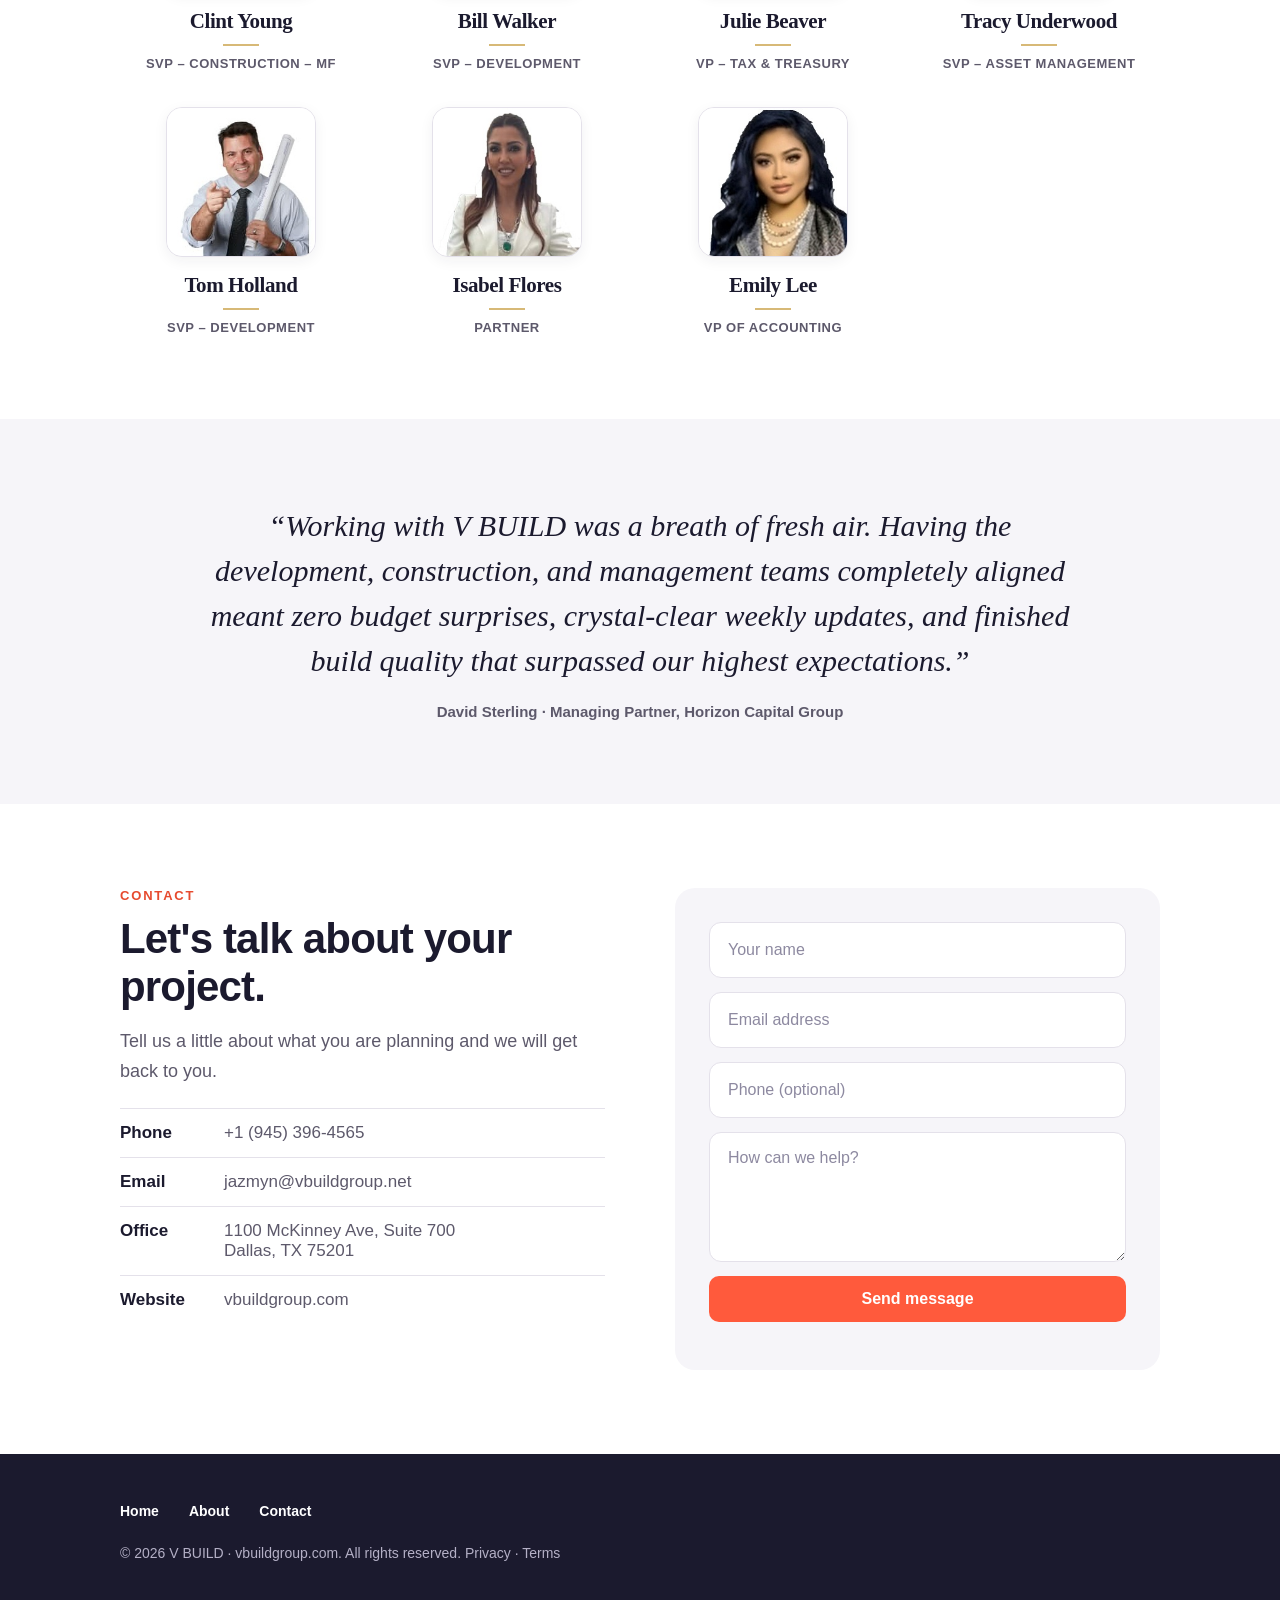
==== commit 41bc7732: "Revert "Temporarily blank the site" This reverts commit 46da05738766f95c80c9c554f745bb0c9d35f45d." ====
--- a/about.html
+++ b/about.html
@@ -1,2 +1,150 @@
 <!doctype html>
-<html lang="en"><head><meta charset="utf-8"><meta name="viewport" content="width=device-width,initial-scale=1"><meta name="robots" content="noindex,nofollow"><title></title><style>html,body{margin:0;background:#fff}</style></head><body></body></html>
+<html lang="en">
+<head>
+<meta charset="utf-8">
+<meta name="viewport" content="width=device-width, initial-scale=1">
+<title>About V BUILD – Our Story, Team and Contact</title>
+<meta name="description" content="About V BUILD: a real estate company engaged in development, construction and acquisition since 2018.">
+<link rel="stylesheet" href="styles.css?v=3">
+</head>
+<body>
+
+<header class="top">
+  <button class="burger" aria-label="Menu"><i></i><i></i><i></i></button>
+  <a class="logo" href="index.html"><b>V</b>BUILD</a>
+  <nav class="menu"><a href="index.html">Home</a><a class="on" href="about.html">About</a><a href="#contact">Contact</a></nav>
+  <a class="cta-top" href="#contact">Contact us</a>
+</header>
+
+<div class="phero">
+  <div>
+    <div class="eyebrow">About V BUILD</div>
+    <h1>Real estate, built from the ground up.</h1>
+    <p>V BUILD is a real estate company engaged in development, construction and acquisition. Since 2018 we have focused on one thing: delivering well-built properties with a team our clients can trust.</p>
+    <a class="btn fill" href="#contact">Work with us</a>
+  </div>
+  <div class="since"><small>SINCE</small><b>2018</b><span>V BUILD</span></div>
+</div>
+
+<section class="story">
+  <div>
+    <div class="eyebrow">Our story</div>
+    <h2>One team from first site visit to final handover.</h2>
+    <p>We founded V BUILD in 2018 to bring development, construction and acquisition under one roof. Working as one team means fewer hand-offs, clearer budgets and faster decisions.</p>
+    <p>Whether we are acquiring a site, planning a new community or managing a build, we hold ourselves to the same standards: honest numbers, quality workmanship and regular communication.</p>
+    <p>V BUILD was born out of a simple observation: real estate projects run best when the people envisioning the project and the people on site hammering nails sit at the same table. By uniting seasoned acquisition specialists, development planners, and on-the-ground builders, we eliminate the costly friction and finger-pointing common in traditional development.</p>
+    <p>From modern multifamily residences to strategic property acquisitions, we build with long-term ownership in mind—delivering spaces designed for community, built with durability, and operated for lasting performance.</p>
+  </div>
+  <div class="img"></div>
+</section>
+
+<section style="background:var(--bg)">
+  <div class="sec-h"><div><div class="eyebrow">Our approach</div><h2>How we work</h2></div></div>
+  <div class="acts four">
+    <div class="act"><div class="ic"><svg viewBox="0 0 48 48"><path d="M24 6l15 6v11c0 10-6 17-15 20C15 40 9 33 9 23V12z"/><path d="M17 24l5 5 9-10"/></svg></div><h3>Integrity</h3><p>Honest numbers and straight answers, from the first conversation to the final invoice.</p></div>
+    <div class="act"><div class="ic"><svg viewBox="0 0 48 48"><path d="M24 7l5 11 12 1-9 8 3 12-11-7-11 7 3-12-9-8 12-1z"/></svg></div><h3>Quality</h3><p>Careful planning and quality workmanship, built to last.</p></div>
+    <div class="act"><div class="ic"><svg viewBox="0 0 48 48"><path d="M8 12h32v20H20l-8 7v-7H8z"/><path d="M16 20h16M16 26h10"/></svg></div><h3>Communication</h3><p>Regular updates, so you always know where your project stands.</p></div>
+    <div class="act"><div class="ic"><svg viewBox="0 0 48 48"><circle cx="24" cy="24" r="16"/><path d="M24 14v10l7 4"/></svg></div><h3>Long-term thinking</h3><p>Decisions made for lasting value, not quick wins.</p></div>
+  </div>
+</section>
+
+<section>
+  <div class="sec-h"><div><div class="eyebrow">Timeline</div><h2>Our journey</h2></div></div>
+  <div class="tl">
+    <div class="it"><b>2018</b><p>V BUILD is founded to integrate development, construction, and acquisitions under one roof.</p></div>
+    <div class="it"><b>2020</b><p>Broke ground on our first 120-unit multifamily community, delivered ahead of schedule.</p></div>
+    <div class="it"><b>2023</b><p>Expanded acquisitions portfolio, surpassing $150M in assets under management.</p></div>
+    <div class="it"><b>2025</b><p>Completed 40th property build with over 1,500 residential units delivered.</p></div>
+  </div>
+</section>
+
+<div class="numbers">
+  <div><b>2018</b><small>YEAR FOUNDED</small></div>
+  <div><b>40+</b><small>PROJECTS COMPLETED</small></div>
+  <div><b>$280M</b><small>VALUE DELIVERED</small></div>
+  <div><b>35+</b><small>TEAM MEMBERS</small></div>
+</div>
+
+<section>
+  <div class="sec-h"><div><div class="eyebrow">Leadership</div><h2>Meet the team</h2><p>The experienced professionals leading V BUILD's development, construction and acquisitions.</p></div></div>
+  <div class="tgrid">
+    <div class="tm">
+      <img src="images/team-clint-young.jpg" alt="Clint Young" width="150" height="150" loading="lazy">
+      <h3>Clint Young</h3>
+      <hr>
+      <small>SVP – Construction – MF</small>
+    </div>
+    <div class="tm">
+      <img src="images/team-bill-walker.jpg" alt="Bill Walker" width="150" height="150" loading="lazy">
+      <h3>Bill Walker</h3>
+      <hr>
+      <small>SVP – Development</small>
+    </div>
+    <div class="tm">
+      <img src="images/team-julie-beaver.jpg" alt="Julie Beaver" width="150" height="150" loading="lazy">
+      <h3>Julie Beaver</h3>
+      <hr>
+      <small>VP – Tax &amp; Treasury</small>
+    </div>
+    <div class="tm">
+      <img src="images/team-tracy-underwood.jpg" alt="Tracy Underwood" width="150" height="150" loading="lazy">
+      <h3>Tracy Underwood</h3>
+      <hr>
+      <small>SVP – Asset Management</small>
+    </div>
+    <div class="tm">
+      <img src="images/team-tom-holland.jpg" alt="Tom Holland" width="150" height="150" loading="lazy">
+      <h3>Tom Holland</h3>
+      <hr>
+      <small>SVP – Development</small>
+    </div>
+    <div class="tm">
+      <img src="images/team-isabel-flores.jpg?v=3" alt="Isabel Flores" width="150" height="150" loading="lazy">
+      <h3>Isabel Flores</h3>
+      <hr>
+      <small>Partner</small>
+    </div>
+    <div class="tm">
+      <img src="images/team-emily-lee.jpg?v=2" alt="Emily Lee" width="150" height="150" loading="lazy">
+      <h3>Emily Lee</h3>
+      <hr>
+      <small>VP of Accounting</small>
+    </div>
+  </div>
+</section>
+
+<section class="quote">
+  <blockquote>“Working with V BUILD was a breath of fresh air. Having the development, construction, and management teams completely aligned meant zero budget surprises, crystal-clear weekly updates, and finished build quality that surpassed our highest expectations.”</blockquote>
+  <small>David Sterling · Managing Partner, Horizon Capital Group</small>
+</section>
+
+<section class="contact" id="contact">
+  <div>
+    <div class="eyebrow">Contact</div>
+    <h2>Let's talk about your project.</h2>
+    <p>Tell us a little about what you are planning and we will get back to you.</p>
+    <div class="cinfo">
+      <div><b>Phone</b><span><a href="tel:+19453964565">+1 (945) 396-4565</a></span></div>
+      <div><b>Email</b><span><a href="mailto:jazmyn@vbuildgroup.net">jazmyn@vbuildgroup.net</a></span></div>
+      <div><b>Office</b><span>1100 McKinney Ave, Suite 700<br>Dallas, TX 75201</span></div>
+      <div><b>Website</b><span>vbuildgroup.com</span></div>
+    </div>
+  </div>
+  <form class="form" id="contact-form" action="mailto:jazmyn@vbuildgroup.net" method="post" enctype="text/plain">
+    <input type="text" name="name" placeholder="Your name" aria-label="Your name" required autocomplete="name">
+    <input type="email" name="email" placeholder="Email address" aria-label="Email address" required autocomplete="email">
+    <input type="tel" name="phone" placeholder="Phone (optional)" aria-label="Phone (optional)" autocomplete="tel">
+    <textarea name="message" placeholder="How can we help?" aria-label="How can we help?" required></textarea>
+    <button type="submit" class="btn fill">Send message</button>
+    <p class="note" id="form-note" role="status"></p>
+  </form>
+</section>
+
+<footer>
+  <div class="fl"><a href="index.html">Home</a><a href="about.html">About</a><a href="#contact">Contact</a></div>
+  <div>© 2026 V BUILD · vbuildgroup.com. All rights reserved. Privacy · Terms</div>
+</footer>
+
+<script src="site.js?v=3"></script>
+</body>
+</html>
--- a/styles.css
+++ b/styles.css
@@ -0,0 +1,231 @@
+:root{--ink:#1b1a2e;--plum:#3d1f4e;--coral:#ff5a3c;--coral-d:#e64a2e;--line:#e4e1ea;--bg:#f6f5f9;--muted:#5d596b}
+*{box-sizing:border-box;margin:0;padding:0}
+html{scroll-behavior:smooth}
+body{width:100%;min-width:320px;font-family:'Segoe UI',Helvetica,Arial,sans-serif;color:var(--ink);background:#fff;position:relative;overflow-x:hidden}
+a{color:inherit;text-decoration:none}
+h1,h2,h3{font-weight:800;letter-spacing:-.02em}
+
+/* header */
+.top{display:flex;align-items:center;justify-content:space-between;padding:26px 48px;position:relative;background:#fff;z-index:20}
+.burger{display:none;width:28px;gap:6px;background:none;border:0;cursor:pointer}
+.burger i{height:3px;background:var(--ink);border-radius:2px;display:block;margin:3px 0}
+.menu{display:flex;gap:36px;font-weight:600;font-size:16px}
+.menu a.on{color:var(--coral-d)}
+.logo{display:flex;align-items:center;gap:10px;font-weight:800;font-size:26px;letter-spacing:.02em}
+.logo b{width:38px;height:38px;border-radius:10px;background:var(--coral);color:#fff;display:grid;place-items:center;font-size:22px}
+.cta-top{background:var(--ink);color:#fff;padding:12px 26px;border-radius:30px;font-weight:700;font-size:15px}
+
+/* hero (home) */
+.hero{position:relative;background:#fff;border-bottom:1px solid var(--line)}
+.hero-grid{display:grid;grid-template-columns:520px 1fr;gap:70px;align-items:end;padding:6px 120px 0}
+.ph-photo{position:relative;background:linear-gradient(180deg,#eceaf3,#d8d5e4);border-radius:26px 26px 0 0;overflow:hidden}
+.ph-photo::before{content:"";position:absolute;inset:0;background:url("data:image/svg+xml;utf8,<svg xmlns='http://www.w3.org/2000/svg' viewBox='0 0 200 240'><circle cx='100' cy='85' r='42' fill='%23b9b5cc'/><path d='M20 240c0-58 35-92 80-92s80 34 80 92z' fill='%23b9b5cc'/></svg>") center bottom/78% no-repeat}
+.ph-photo span{position:absolute;top:18px;left:0;right:0;text-align:center;font-size:12px;font-weight:800;letter-spacing:.16em;color:#7a7691}
+.portrait{width:520px;aspect-ratio:4/5}
+.portrait.photo{aspect-ratio:496/483;background:#e6e8ee url(images/evelyn-kowalski.jpg?v=2) center top/100% auto no-repeat;border-radius:26px 26px 0 0}
+.bio{align-self:center;padding:30px 0 60px}
+.bio .lead{font-size:13px;font-weight:800;letter-spacing:.14em;text-transform:uppercase;color:var(--coral-d);margin-bottom:14px}
+.bio .role{font-size:58px;line-height:1.05;font-weight:700;letter-spacing:-.02em}
+.bio .role em{display:block;font-style:italic;font-weight:400;color:#6b6878;font-size:44px;margin-top:2px}
+.bio p{font-size:17px;line-height:1.62;color:#2b2a3a;max-width:640px;margin:22px 0 0}
+.bio p.ph{color:#7a7691;font-style:italic}
+.bio .actions{margin-top:28px;display:flex;gap:12px;flex-wrap:wrap}
+.wordmark{margin-top:34px;display:flex;flex-direction:column;align-items:flex-end;max-width:640px;font-family:Georgia,'Times New Roman',serif;letter-spacing:.22em;font-weight:700;font-size:24px;color:var(--plum)}
+.wordmark small{font-family:'Segoe UI',sans-serif;font-weight:600;font-size:12px;letter-spacing:.2em;color:#6b6878;margin-top:4px}
+
+section{padding:84px 120px}
+.sec-h{display:flex;justify-content:space-between;align-items:flex-end;margin-bottom:30px}
+.sec-h h2{font-size:38px}.sec-h p{color:var(--muted);margin-top:6px;font-size:17px}
+.link{color:var(--coral-d);font-weight:700;font-size:16px}
+.eyebrow{font-size:13px;font-weight:800;letter-spacing:.14em;text-transform:uppercase;color:var(--coral-d);margin-bottom:12px}
+
+.btn{display:inline-block;margin-top:18px;padding:14px 28px;border-radius:10px;font-weight:700;font-size:16px;border:2px solid var(--coral);color:var(--coral-d);cursor:pointer;background:transparent}
+.btn.fill{background:var(--coral);color:#fff}
+.bio .btn{margin-top:0}
+
+/* search band */
+.sband{background:var(--bg);text-align:center;padding:64px 120px}
+.sband h2{font-size:34px;margin-bottom:24px}
+.sbar{width:860px;max-width:100%;height:72px;background:#fff;border:1px solid var(--line);border-radius:16px;display:flex;align-items:center;padding:0 26px;color:#7b7790;font-size:19px;justify-content:space-between;box-shadow:0 8px 30px rgba(27,26,46,.1);margin:0 auto}
+.sbar span{white-space:nowrap;overflow:hidden;text-overflow:ellipsis;margin-right:14px}
+.sbar svg{width:30px;height:30px;stroke:var(--ink);flex:none}
+.chips{display:flex;gap:12px;margin-top:20px;justify-content:center}
+.chips span{background:#fff;border:1px solid var(--line);padding:9px 20px;border-radius:30px;font-size:15px;font-weight:600}
+
+/* cards */
+.acts{display:grid;grid-template-columns:repeat(3,1fr);gap:28px}
+.act{border:1px solid var(--line);border-radius:18px;padding:40px 32px 36px;text-align:center;background:#fff}
+.act .ic{width:96px;height:96px;border-radius:50%;margin:0 auto 22px;display:grid;place-items:center;background:#ffeae4}
+.act:nth-child(2) .ic{background:#efe6f6}.act:nth-child(3) .ic{background:#e6f3ec}
+.act svg{width:48px;height:48px;stroke:var(--ink);fill:none;stroke-width:1.7;stroke-linecap:round;stroke-linejoin:round}
+.act h3{font-size:26px;margin-bottom:10px}
+.act p{color:var(--muted);line-height:1.55;font-size:16px}
+
+/* listings */
+.lgrid{display:grid;grid-template-columns:repeat(4,1fr);gap:22px}
+.lc{border-radius:14px;overflow:hidden;background:#fff;box-shadow:0 2px 12px rgba(27,26,46,.12);position:relative}
+.lc .ph{height:210px;background-size:cover;background-position:center;position:relative}
+.badge{position:absolute;left:12px;top:12px;background:#fff;border-radius:6px;padding:5px 10px;font-size:12px;font-weight:700}
+.heart{position:absolute;right:12px;top:12px;width:34px;height:34px;border-radius:50%;background:rgba(0,0,0,.35);display:grid;place-items:center}
+.heart svg{width:18px;height:18px;fill:none;stroke:#fff;stroke-width:2}
+.lc .in{padding:16px 18px 20px}
+.lc .pr{font-size:26px;font-weight:800}
+.lc .st{margin-top:4px;font-size:15px}.lc .st b{font-weight:800}
+.lc .ad{color:var(--muted);font-size:14px;margin-top:5px}
+.lc .by{color:#8d89a0;font-size:11px;margin-top:10px;text-transform:uppercase;letter-spacing:.6px}
+
+/* valuation */
+.val{background:var(--bg);display:grid;grid-template-columns:1fr 1fr;gap:70px;align-items:center}
+.val h2{font-size:44px;margin-bottom:14px}
+.val p{color:var(--muted);font-size:18px;line-height:1.6;margin-bottom:26px}
+.vbox{display:flex;gap:10px}
+.vbox div{flex:1;background:#fff;border:1px solid var(--line);border-radius:12px;padding:0 20px;display:flex;align-items:center;height:60px;color:#8d89a0}
+.vbox .btn{margin:0;height:60px;display:grid;place-items:center}
+.vimg{height:340px;border-radius:20px;background:url(images/listing4.jpg) center/cover;position:relative}
+.zest{position:absolute;left:24px;bottom:24px;background:#fff;border-radius:14px;padding:16px 22px;box-shadow:0 12px 30px rgba(0,0,0,.2)}
+.zest small{color:var(--muted);font-size:13px}.zest b{display:block;font-size:28px}
+
+/* areas */
+.agrid{display:grid;grid-template-columns:1.4fr 1fr 1fr;gap:22px}
+.area{height:270px;border-radius:16px;color:#fff;padding:24px;display:flex;flex-direction:column;justify-content:flex-end}
+.area h3{font-size:26px}.area span{font-size:14px;opacity:.9}
+
+/* why / split */
+.agents{display:grid;grid-template-columns:1fr 1fr;gap:70px;align-items:center;background:var(--bg)}
+.team{height:430px;border-radius:20px;background:url(images/hero.jpg) center/cover}
+.agents h2{font-size:42px;margin-bottom:16px}
+.agents p{color:var(--muted);font-size:18px;line-height:1.65;margin-bottom:10px}
+.stats{display:flex;gap:46px;margin:26px 0 8px}
+.stats b{display:block;font-size:34px;font-weight:800}.stats small{color:var(--muted)}
+
+/* about page */
+.phero{background:var(--bg);padding:72px 120px 76px;display:grid;grid-template-columns:1.2fr 1fr;gap:60px;align-items:center;border-bottom:1px solid var(--line)}
+.phero h1{font-size:64px;line-height:1.04}
+.phero p{font-size:19px;line-height:1.65;color:#2b2a3a;margin-top:20px;max-width:640px}
+.since{justify-self:end;width:280px;height:280px;border-radius:50%;background:var(--ink);color:#fff;display:flex;flex-direction:column;align-items:center;justify-content:center;text-align:center;box-shadow:0 0 0 12px #fff,0 0 0 13px var(--line)}
+.since small{font-size:13px;letter-spacing:.2em;font-weight:700;opacity:.8}
+.since b{font-family:Georgia,serif;font-size:72px;line-height:1.05}
+.since span{font-size:13px;letter-spacing:.2em;font-weight:700;opacity:.8}
+.story{display:grid;grid-template-columns:1fr 1fr;gap:70px;align-items:center}
+.story h2{font-size:42px;margin-bottom:18px}
+.story p{color:var(--muted);font-size:18px;line-height:1.7;margin-bottom:14px}
+.story .img{height:420px;border-radius:20px;background:url(images/area1.jpg) center/cover}
+.tl{position:relative;display:grid;grid-template-columns:repeat(4,1fr);gap:24px;padding-top:36px}
+.tl::before{content:"";position:absolute;left:0;right:0;top:12px;height:2px;background:var(--line)}
+.tl .it{position:relative}
+.tl .it::before{content:"";position:absolute;top:-30px;left:0;width:16px;height:16px;border-radius:50%;background:var(--coral);box-shadow:0 0 0 5px #fff}
+.tl .it b{font-family:Georgia,serif;font-size:30px;display:block;margin-bottom:6px}
+.tl .it p{color:var(--muted);font-size:16px;line-height:1.55}
+.tl .it.ph b,.tl .it.ph p{color:#8d89a0;font-style:italic}
+.tl .it.ph::before{background:#cfcbe0}
+.numbers{background:var(--ink);color:#fff;display:grid;grid-template-columns:repeat(4,1fr);gap:24px;text-align:center;padding:64px 120px}
+.numbers b{display:block;font-family:Georgia,serif;font-size:48px;color:#fff}
+.numbers small{color:#b4b0c6;font-size:15px;letter-spacing:.04em}
+.tgrid{display:grid;grid-template-columns:repeat(4,1fr);gap:36px 24px}
+.tm{text-align:center}
+.tm .ph-photo{aspect-ratio:1/1;border-radius:18px}
+.tm img{width:150px;height:150px;max-width:100%;aspect-ratio:1/1;object-fit:cover;border-radius:16px;margin:0 auto 14px;display:block;background:#fff;border:1px solid var(--line);box-shadow:0 4px 14px rgba(27,26,46,.06);image-rendering:-webkit-optimize-contrast}
+.tm h3{font-family:Georgia,serif;font-size:21px;margin-top:16px;color:var(--ink);font-style:normal;font-weight:700}
+.tm small{display:block;color:var(--muted);margin-top:6px;font-size:13px;font-style:normal;font-weight:600;letter-spacing:.04em;text-transform:uppercase}
+.tm hr{width:36px;border:0;border-top:2px solid #d7b977;margin:10px auto}
+.quote{background:var(--bg);text-align:center}
+.quote blockquote{font-family:Georgia,serif;font-size:30px;line-height:1.5;max-width:900px;margin:0 auto 20px;color:var(--ink);font-style:italic}
+.quote small{color:var(--muted);font-size:15px;font-weight:600;display:block}
+.contact{display:grid;grid-template-columns:1fr 1fr;gap:70px;align-items:start}
+.contact h2{font-size:42px;margin-bottom:16px}
+.contact p{color:var(--muted);font-size:18px;line-height:1.65;margin-bottom:22px}
+.cinfo div{padding:14px 0;border-top:1px solid var(--line);font-size:17px;display:flex;gap:14px}
+.cinfo div b{width:90px;flex:none;color:var(--ink)}
+.cinfo div span{color:var(--muted);font-style:normal}
+.form{background:var(--bg);border-radius:20px;padding:34px;display:grid;gap:14px}
+.form input,.form textarea{width:100%;background:#fff;border:1px solid var(--line);border-radius:12px;height:56px;padding:0 18px;color:var(--ink);font:inherit;font-size:16px;outline:none;box-sizing:border-box}
+.form textarea{height:130px;padding-top:16px;resize:vertical}
+.form input::placeholder,.form textarea::placeholder{color:#8d89a0}
+.form input:focus,.form textarea:focus{border-color:var(--coral);box-shadow:0 0 0 3px rgba(255,90,60,.15)}
+.form .btn{margin:0;text-align:center;border:0;cursor:pointer;font:inherit;font-weight:700;width:100%;box-sizing:border-box}
+.form .note{font-size:14px;color:#6b6878;margin:0;text-align:center}
+
+footer{background:var(--ink);color:#b4b0c6;padding:46px 120px;font-size:14px;line-height:1.7}
+footer .fl{display:flex;gap:30px;margin-bottom:18px;color:#fff;font-weight:600}
+footer .fh{display:flex;align-items:center;gap:8px;margin-top:14px}
+footer .lic{margin-top:10px;font-style:italic;color:#8d89a0}
+
+/* closing band + values */
+.band{background:var(--ink);color:#fff;text-align:center;padding:84px 120px}
+.band h2{font-size:42px;margin-bottom:14px}
+.band p{color:#b4b0c6;font-size:18px;line-height:1.6;max-width:640px;margin:0 auto 10px}
+.band .btn{margin-top:22px}
+.acts.four{grid-template-columns:repeat(4,1fr);gap:22px}
+.acts.four .act{padding:32px 24px 30px}
+.acts.four .act h3{font-size:22px}
+
+/* ===== responsive ===== */
+@media (max-width:1100px){
+  section{padding:64px 40px}
+  .top{padding:22px 32px}
+  .hero-grid{grid-template-columns:1fr;gap:0;padding:0 48px}
+  .portrait{width:100%;max-width:420px;margin:0 auto;border-radius:26px;-webkit-mask-image:linear-gradient(#000 82%,transparent);mask-image:linear-gradient(#000 82%,transparent)}
+  .bio .role{font-size:44px}.bio .role em{font-size:36px}
+  .bio{padding:20px 0 40px}
+  .sband{padding:48px 40px}
+  .lgrid{grid-template-columns:repeat(2,1fr)}
+  .val,.agents,.story,.contact{grid-template-columns:1fr;gap:36px}
+  .phero{grid-template-columns:1fr;padding:56px 40px}.phero h1{font-size:52px}.since{justify-self:start;width:220px;height:220px}.since b{font-size:56px}
+  .tl{grid-template-columns:repeat(2,1fr);row-gap:44px}
+  .numbers{padding:52px 40px;grid-template-columns:repeat(2,1fr);row-gap:34px}
+  .tgrid{grid-template-columns:repeat(3,1fr);gap:22px}
+  footer{padding:40px}
+  .band{padding:64px 40px}
+  .acts.four{grid-template-columns:repeat(2,1fr)}
+}
+@media (max-width:760px){
+  .top{padding:16px 18px}
+  .burger{display:block}
+  .menu{display:none;position:absolute;top:100%;left:0;right:0;background:#fff;flex-direction:column;gap:0;padding:6px 20px 14px;border-bottom:1px solid var(--line);box-shadow:0 14px 24px rgba(27,26,46,.08)}
+  .menu.open{display:flex}
+  .menu a{padding:13px 0;border-bottom:1px solid var(--line)}
+  .logo{font-size:20px}.logo b{width:32px;height:32px;font-size:18px}
+  .cta-top{padding:9px 16px;font-size:14px}
+  .hero-grid{padding:0 20px}
+  .portrait{max-width:340px}
+  .bio{padding:6px 0 40px}
+  .bio .role{font-size:38px}.bio .role em{font-size:30px}
+  .bio p{font-size:16px}
+  .wordmark{align-items:flex-start;font-size:19px}
+  .sband{padding:40px 20px}.sband h2{font-size:26px;margin-bottom:18px}
+  .sbar{height:58px;padding:0 18px;font-size:15px;border-radius:12px}
+  .sbar svg{width:24px;height:24px}
+  .chips{flex-wrap:wrap;gap:8px}
+  .chips span{padding:7px 14px;font-size:13px}
+  section{padding:48px 20px}
+  .sec-h{flex-direction:column;align-items:flex-start;gap:10px;margin-bottom:22px}
+  .sec-h h2{font-size:28px}.sec-h p{font-size:15px}
+  .acts{grid-template-columns:1fr;gap:18px}
+  .act{padding:30px 22px 28px}
+  .lgrid{grid-template-columns:1fr;gap:18px}
+  .lc .ph{height:220px}
+  .val h2,.agents h2,.story h2,.contact h2{font-size:30px}
+  .val p,.agents p,.story p,.contact p{font-size:16px}
+  .vbox{flex-direction:column}
+  .vbox div{flex:none;height:56px}
+  .vbox .btn{width:100%}
+  .vimg{height:240px}
+  .agrid{grid-template-columns:1fr;gap:16px}
+  .area{height:190px}
+  .team,.story .img{height:300px}
+  .stats{gap:22px;flex-wrap:wrap}.stats b{font-size:28px}
+  .phero{padding:40px 20px}.phero h1{font-size:38px}.phero p{font-size:17px}
+  .since{width:170px;height:170px}.since b{font-size:44px}.since small,.since span{font-size:11px}
+  .tl{grid-template-columns:1fr;row-gap:36px;padding-top:0;padding-left:30px}
+  .tl::before{left:7px;right:auto;top:0;bottom:0;width:2px;height:auto}
+  .tl .it::before{top:6px;left:-30px}
+  .numbers{padding:40px 20px}.numbers b{font-size:36px}
+  .tgrid{grid-template-columns:repeat(2,1fr);gap:18px}
+  .tm h3{font-size:18px}
+  .quote blockquote{font-size:24px}
+  .form{padding:20px}
+  footer{padding:32px 20px}
+  footer .fl{flex-wrap:wrap;gap:12px 20px}
+  .band{padding:48px 20px}.band h2{font-size:30px}.band p{font-size:16px}
+  .acts.four{grid-template-columns:1fr}
+}
